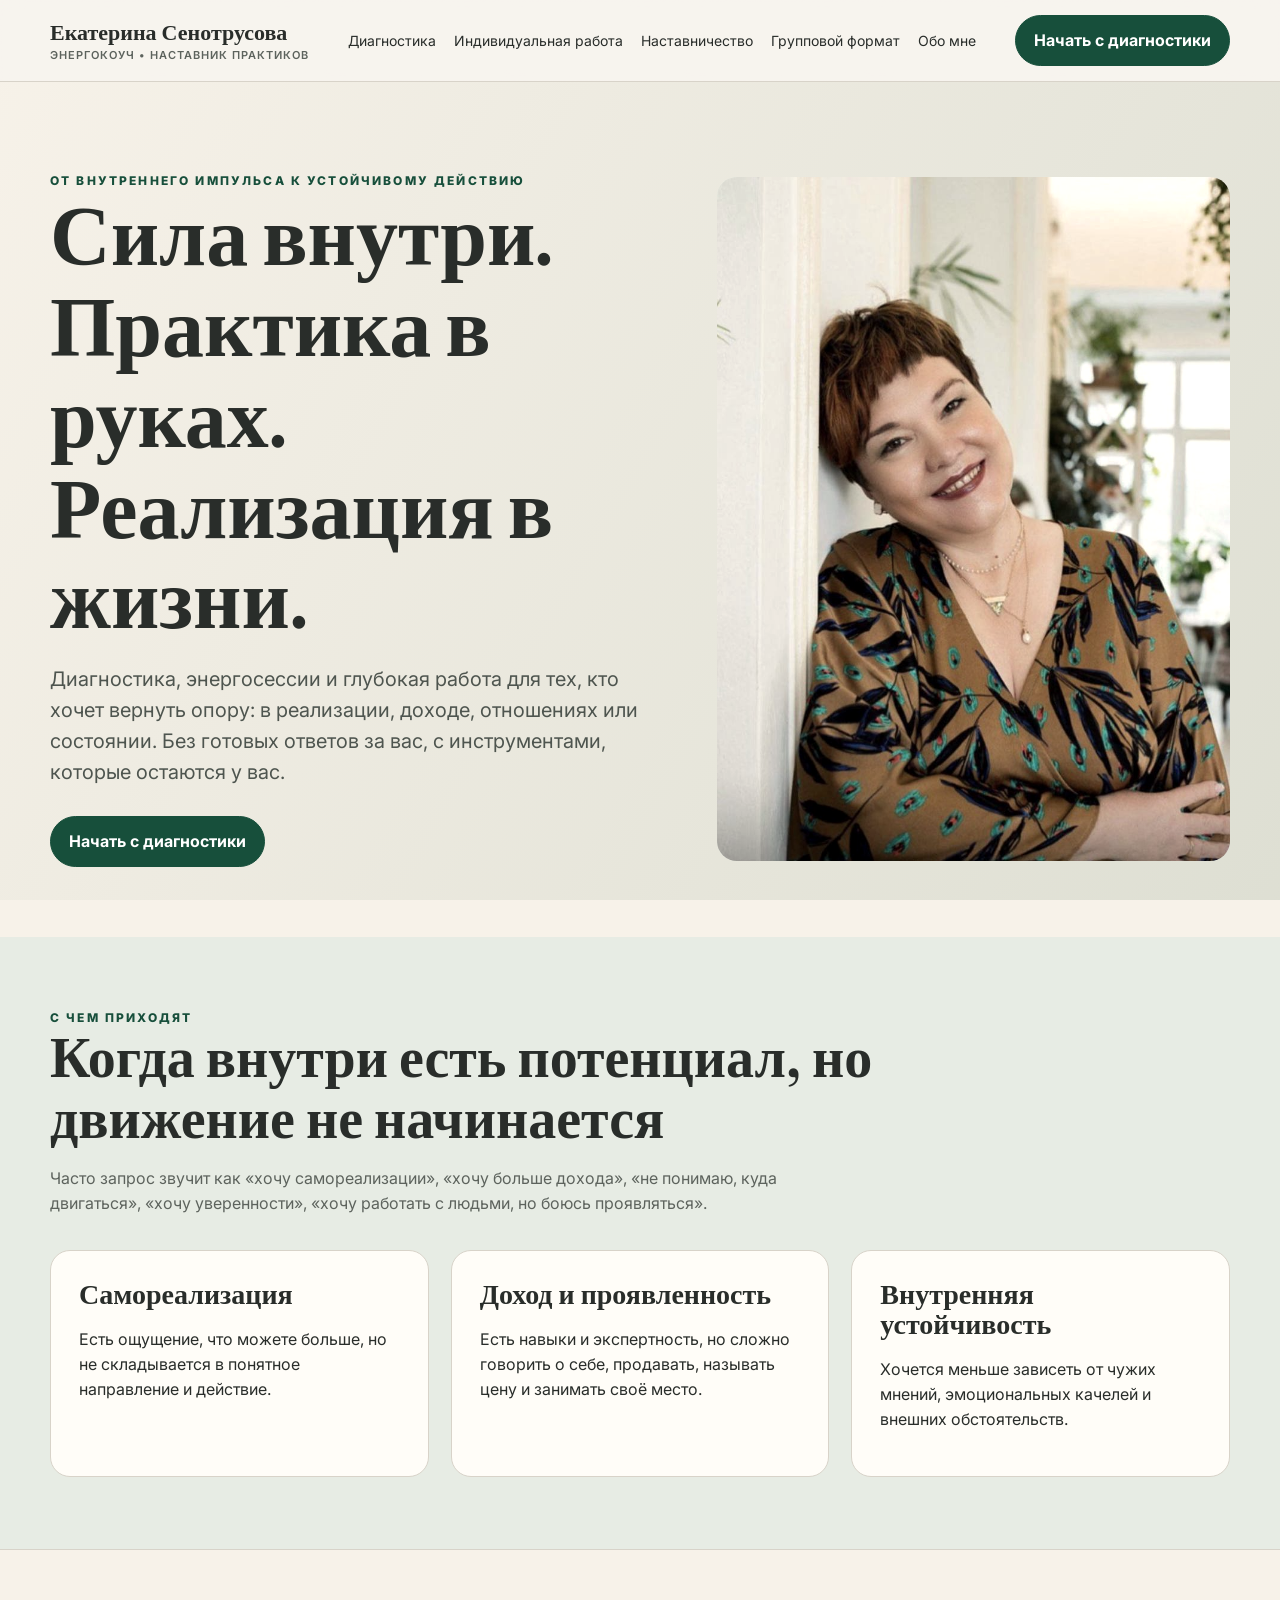
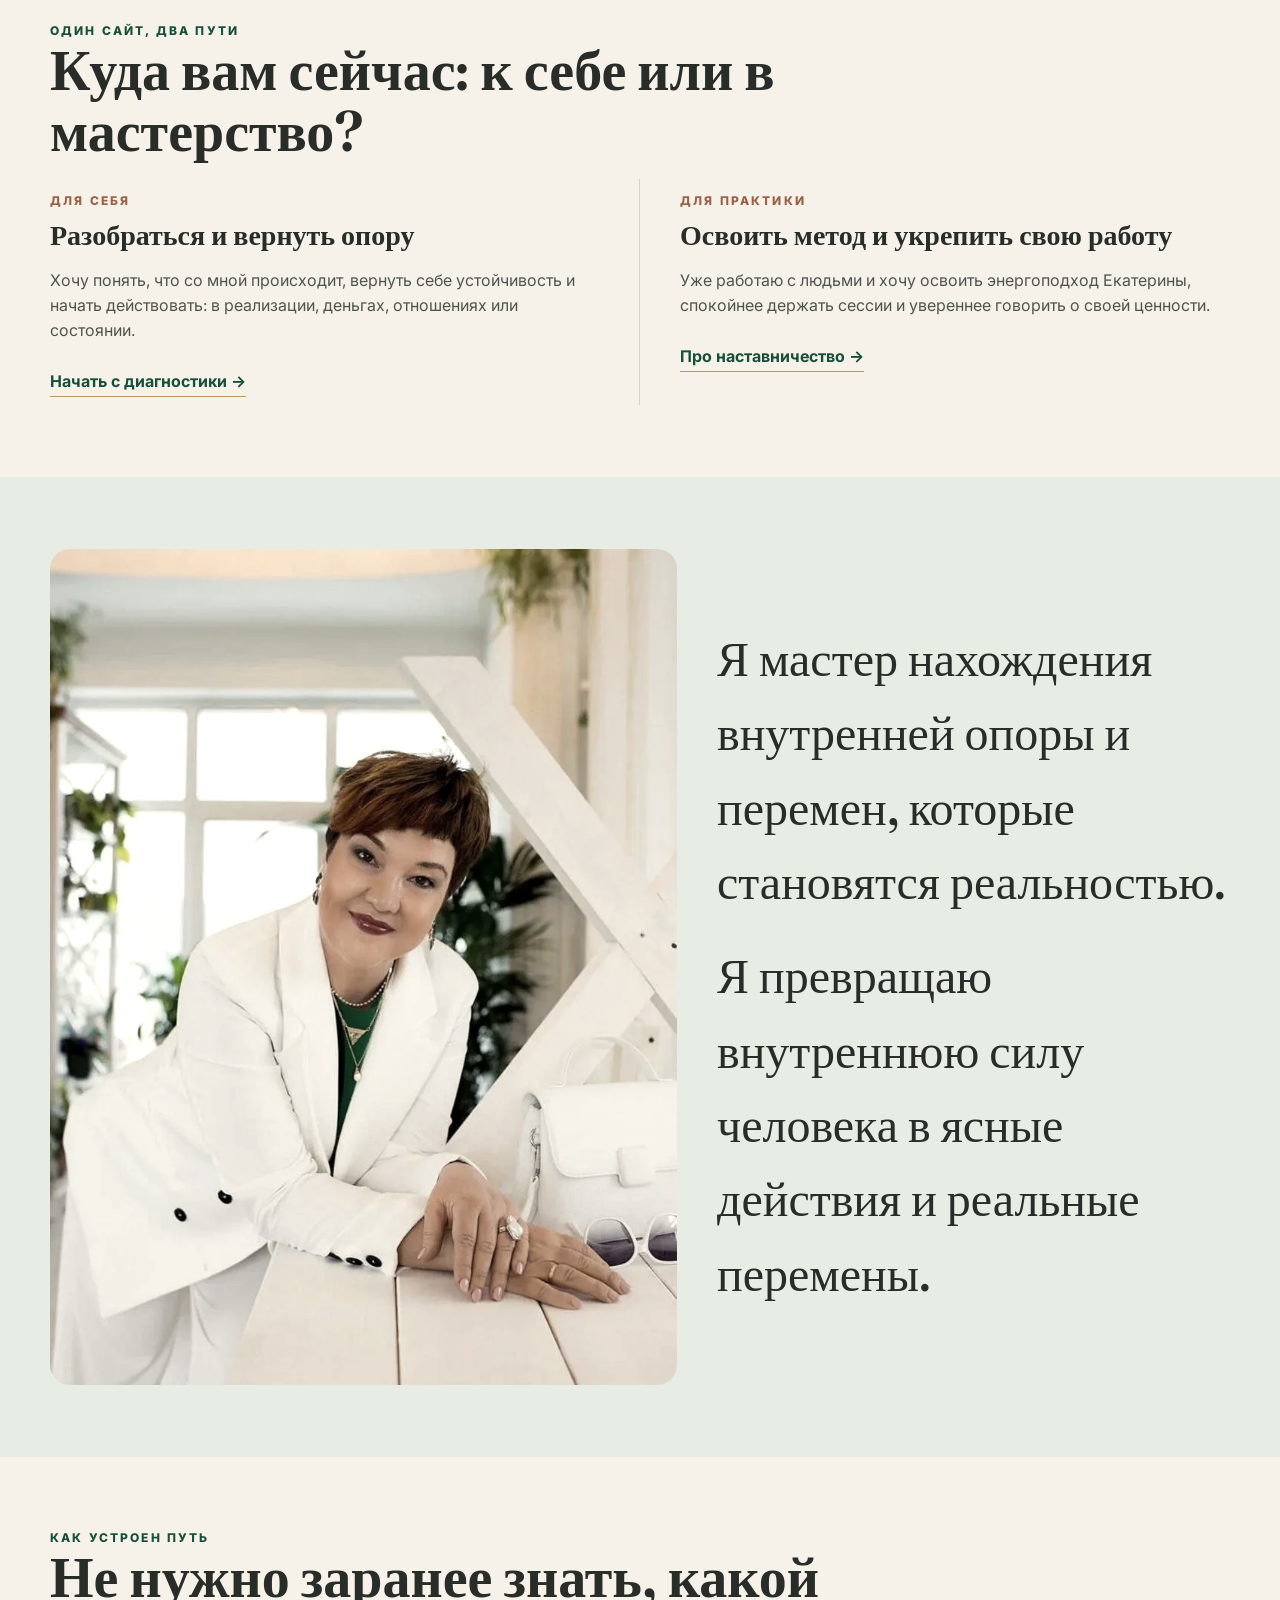
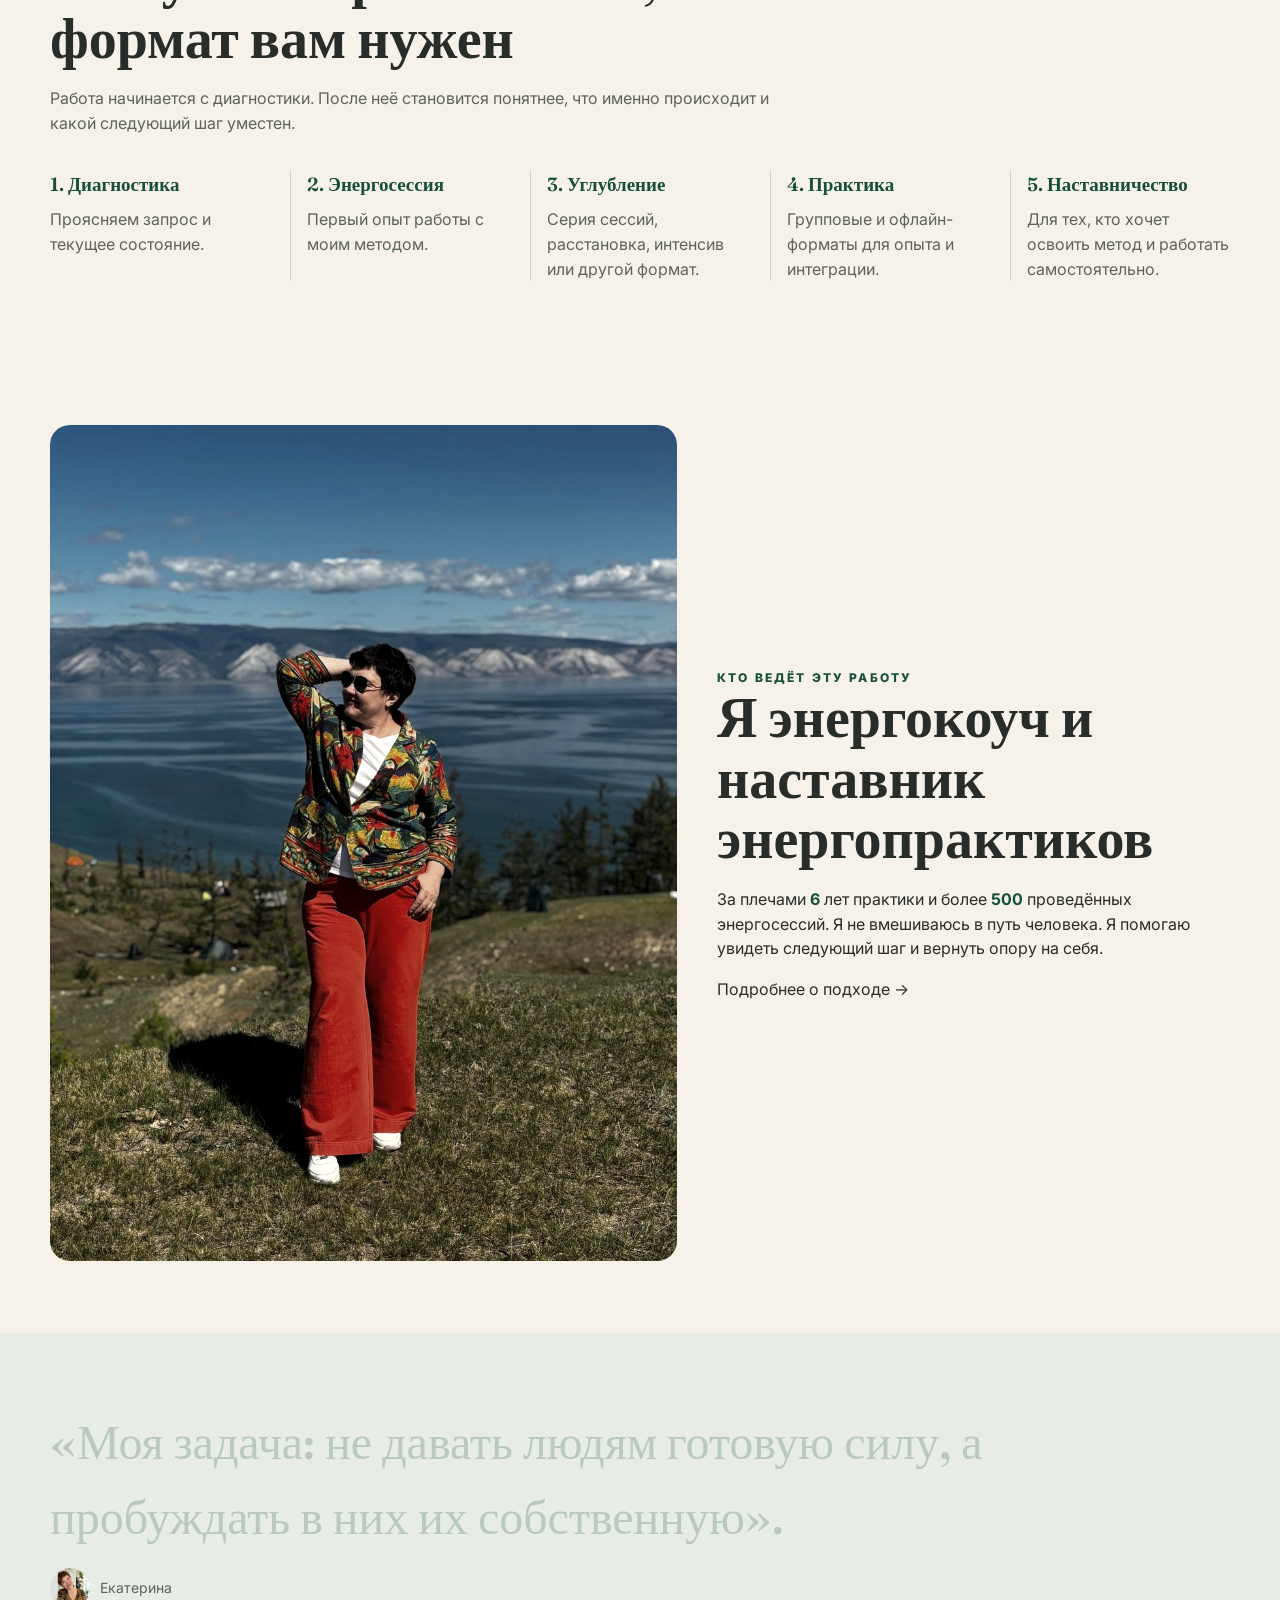
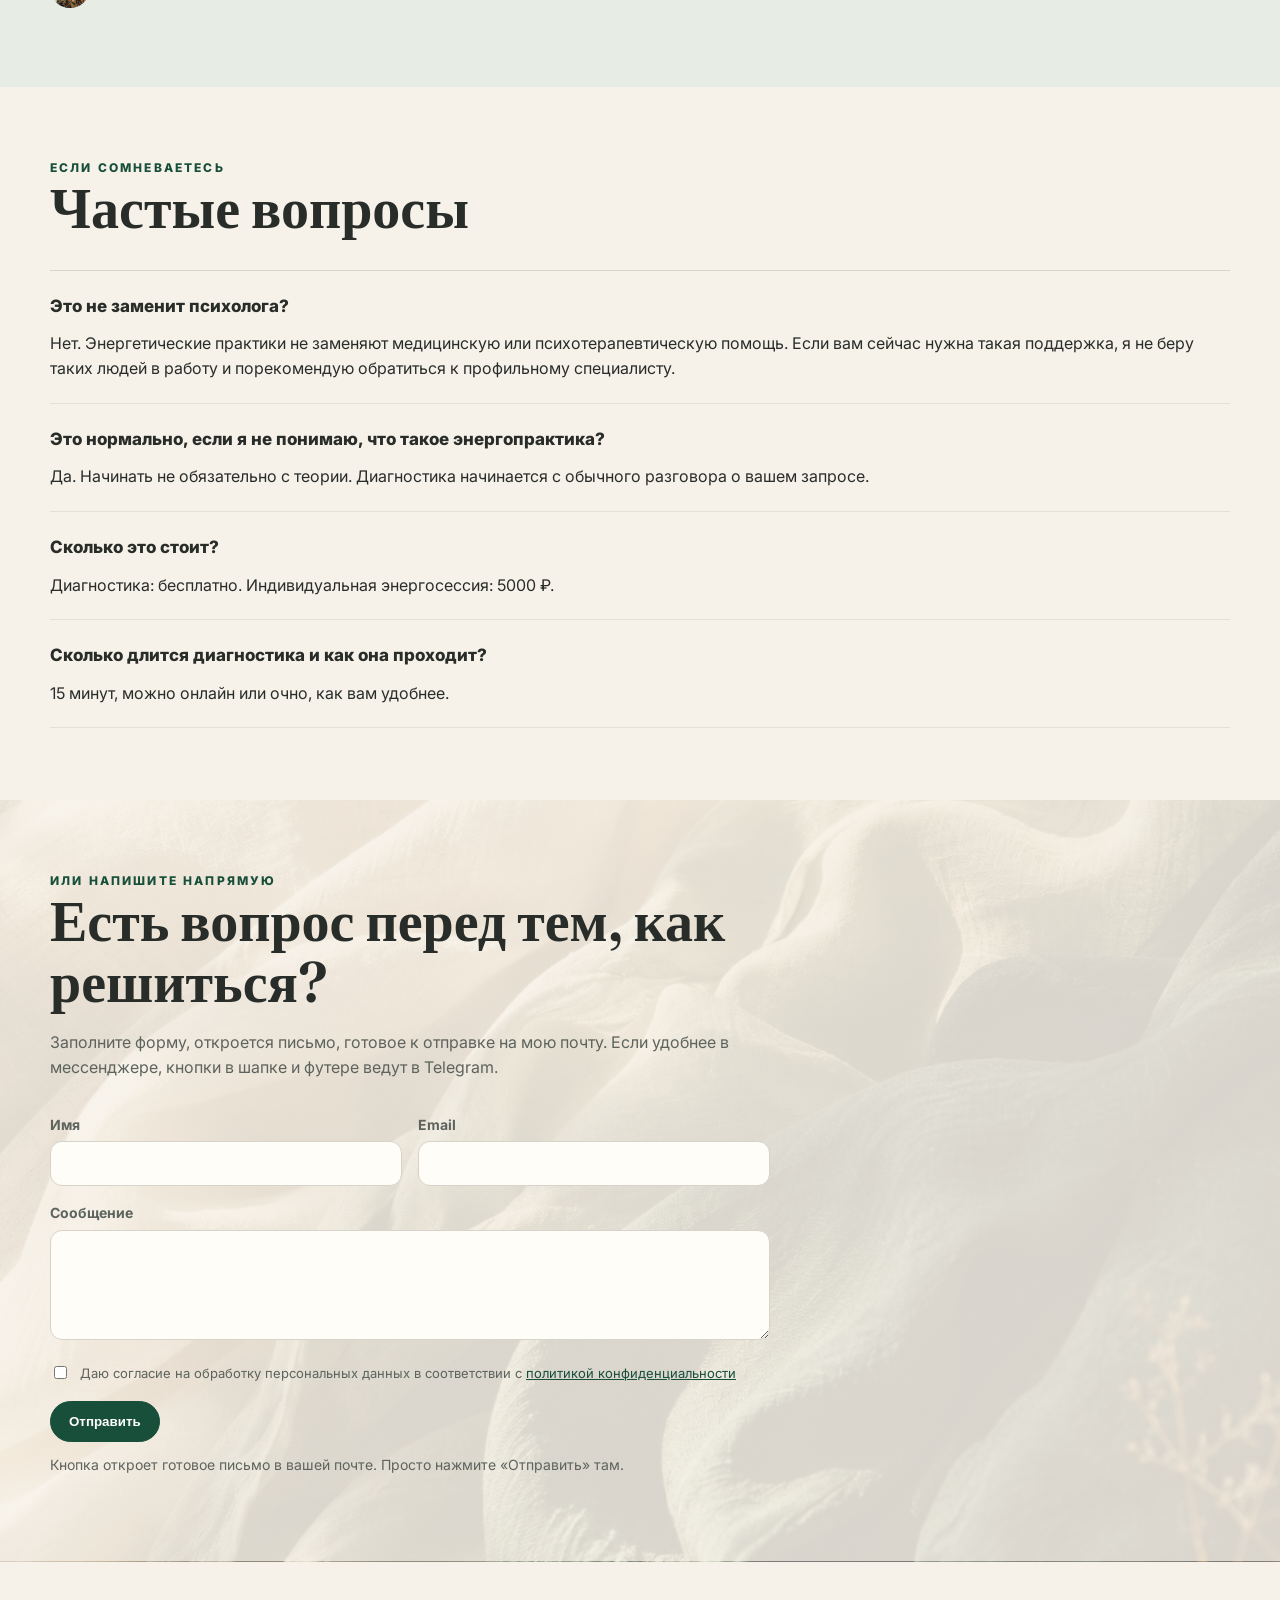
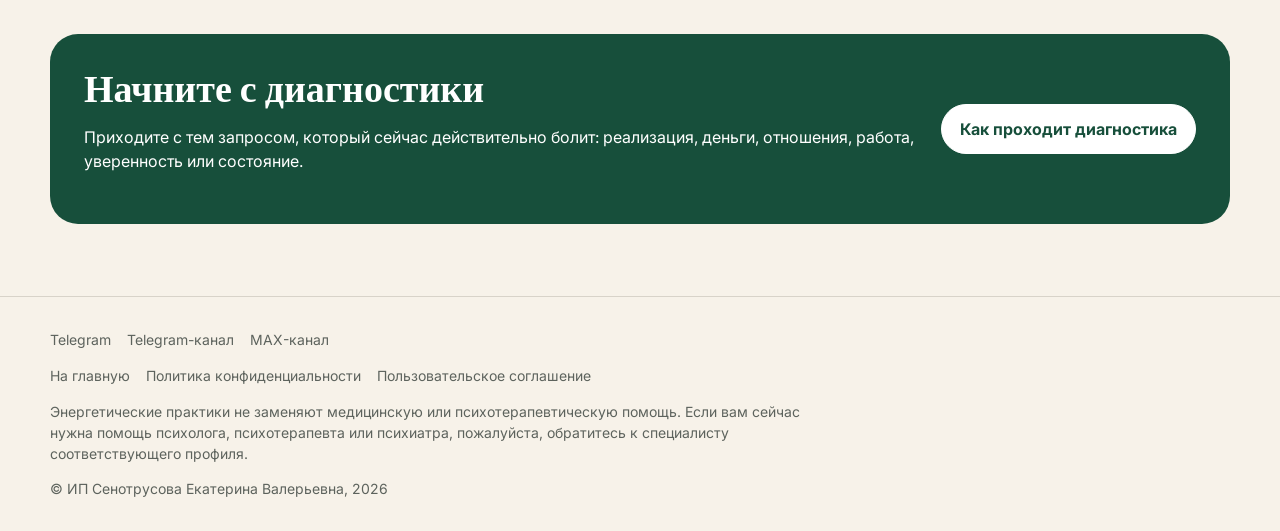
==== index.html @ 22d07b83 "Публикация сайта Екатерины Сенотрусовой для GitHub Pages Только файлы готового сайта (HTML/CSS/JS/из" ====
<!doctype html>
<html lang="ru">
<head>
<meta charset="utf-8">
<meta name="viewport" content="width=device-width,initial-scale=1">
<title>Екатерина Сенотрусова — энергокоуч и наставник практиков</title>
<meta name="description" content="Энергокоуч Екатерина Сенотрусова: бесплатная диагностика, индивидуальные энергосессии и наставничество для энергопрактиков. 6 лет практики, 500+ сессий.">
<meta name="robots" content="index,follow">
<link rel="canonical" href="https://ekatsin.ru/index.html">
<meta property="og:type" content="website">
<meta property="og:locale" content="ru_RU">
<meta property="og:site_name" content="Екатерина Сенотрусова">
<meta property="og:title" content="Екатерина Сенотрусова — энергокоуч и наставник практиков">
<meta property="og:description" content="Диагностика, энергосессии и наставничество для энергопрактиков. Начните с бесплатной 15-минутной диагностики.">
<meta property="og:url" content="https://ekatsin.ru/index.html">
<meta property="og:image" content="https://ekatsin.ru/images/ekaterina-portrait.jpg">
<meta name="twitter:card" content="summary_large_image">
<meta name="twitter:title" content="Екатерина Сенотрусова — энергокоуч и наставник практиков">
<meta name="twitter:description" content="Диагностика, энергосессии и наставничество для энергопрактиков.">
<meta name="twitter:image" content="https://ekatsin.ru/images/ekaterina-portrait.jpg">
<link rel="preconnect" href="https://fonts.googleapis.com">
<link rel="preconnect" href="https://fonts.gstatic.com" crossorigin>
<link href="https://fonts.googleapis.com/css2?family=Fraunces:opsz,wght@9..144,500;9..144,600&family=Inter:wght@400;600;700;800&display=swap" rel="stylesheet">
<link rel="stylesheet" href="styles.css">
<script type="application/ld+json">
{
  "@context": "https://schema.org",
  "@type": "ProfessionalService",
  "name": "Екатерина Сенотрусова — энергокоуч",
  "url": "https://ekatsin.ru/index.html",
  "image": "https://ekatsin.ru/images/ekaterina-portrait.jpg",
  "priceRange": "5000–300000 ₽",
  "areaServed": "RU",
  "address": {
    "@type": "PostalAddress",
    "addressLocality": "Чита",
    "addressRegion": "Забайкальский край",
    "addressCountry": "RU"
  },
  "sameAs": [
    "https://t.me/ekaterinasenotrusova",
    "https://t.me/Ekaterina_Senotrusova"
  ],
  "founder": {
    "@type": "Person",
    "name": "Екатерина Валерьевна Сенотрусова",
    "jobTitle": "Энергокоуч, наставник энергопрактиков",
    "url": "https://ekatsin.ru/about.html",
    "image": "https://ekatsin.ru/images/ekaterina-portrait.jpg",
    "sameAs": [
      "https://t.me/ekaterinasenotrusova",
      "https://t.me/Ekaterina_Senotrusova"
    ]
  }
}
</script>
<script type="application/ld+json">
{
  "@context": "https://schema.org",
  "@type": "FAQPage",
  "mainEntity": [
    {
      "@type": "Question",
      "name": "Это не заменит психолога?",
      "acceptedAnswer": { "@type": "Answer", "text": "Нет. Энергетические практики не заменяют медицинскую или психотерапевтическую помощь. Если вам сейчас нужна такая поддержка, я не беру таких людей в работу и порекомендую обратиться к профильному специалисту." }
    },
    {
      "@type": "Question",
      "name": "Это нормально, если я не понимаю, что такое энергопрактика?",
      "acceptedAnswer": { "@type": "Answer", "text": "Да. Начинать не обязательно с теории. Диагностика начинается с обычного разговора о вашем запросе." }
    },
    {
      "@type": "Question",
      "name": "Сколько это стоит?",
      "acceptedAnswer": { "@type": "Answer", "text": "Диагностика: бесплатно. Индивидуальная энергосессия: 5000 ₽." }
    },
    {
      "@type": "Question",
      "name": "Сколько длится диагностика и как она проходит?",
      "acceptedAnswer": { "@type": "Answer", "text": "15 минут, можно онлайн или очно, как вам удобнее." }
    }
  ]
}
</script>
</head>
<body>

<header>
  <div class="wrap nav">
    <a class="brand" href="index.html">Екатерина Сенотрусова <span>энергокоуч • наставник практиков</span></a>
    <button class="burger" type="button" aria-expanded="false" aria-label="Открыть меню">☰</button>
    <nav>
      <a href="diagnostika.html">Диагностика</a>
      <a href="individual.html">Индивидуальная работа</a>
      <a href="practitioner.html">Наставничество</a>
      <a href="events.html">Групповой формат</a>
      <a href="about.html">Обо мне</a>
    </nav>
    <a class="btn" href="https://t.me/ekaterinasenotrusova" target="_blank" rel="noopener" data-cta="contact">Начать с диагностики</a>
  </div>
</header>


<main>
<section class="hero no-reveal">
  <div class="wrap hero-split">
    <div>
      <div class="eyebrow">От внутреннего импульса к устойчивому действию</div>
      <h1>Сила внутри. Практика в руках. Реализация в жизни.</h1>
      <p class="lead">Диагностика, энергосессии и глубокая работа для тех, кто хочет вернуть опору: в реализации, доходе, отношениях или состоянии. Без готовых ответов за вас, с инструментами, которые остаются у вас.</p>
      <div class="hero-actions">
        <a class="btn magnetic" href="https://t.me/ekaterinasenotrusova" target="_blank" rel="noopener" data-cta="contact">Начать с диагностики</a>
      </div>
    </div>
    <div class="portrait-large"><img src="images/ekaterina-portrait.jpg" alt="Екатерина, энергокоуч"></div>
  </div>
</section>

<section class="section soft no-reveal">
  <div class="wrap">
    <div class="eyebrow">С чем приходят</div>
    <h2>Когда внутри есть потенциал, но движение не начинается</h2>
    <p class="kicker">Часто запрос звучит как «хочу самореализации», «хочу больше дохода», «не понимаю, куда двигаться», «хочу уверенности», «хочу работать с людьми, но боюсь проявляться».</p>
    <div class="grid grid-3">
      <div class="card"><h3>Самореализация</h3><p>Есть ощущение, что можете больше, но не складывается в понятное направление и действие.</p></div>
      <div class="card"><h3>Доход и проявленность</h3><p>Есть навыки и экспертность, но сложно говорить о себе, продавать, называть цену и занимать своё место.</p></div>
      <div class="card"><h3>Внутренняя устойчивость</h3><p>Хочется меньше зависеть от чужих мнений, эмоциональных качелей и внешних обстоятельств.</p></div>
    </div>
  </div>
</section>

<section class="section divide">
  <div class="wrap">
    <div class="eyebrow">Один сайт, два пути</div>
    <h2>Куда вам сейчас: к себе или в мастерство?</h2>
    <div class="split">
      <div class="split-col">
        <span class="tag">Для себя</span>
        <h3>Разобраться и вернуть опору</h3>
        <p>Хочу понять, что со мной происходит, вернуть себе устойчивость и начать действовать: в реализации, деньгах, отношениях или состоянии.</p>
        <a class="go" href="diagnostika.html">Начать с диагностики →</a>
      </div>
      <div class="split-col">
        <span class="tag">Для практики</span>
        <h3>Освоить метод и укрепить свою работу</h3>
        <p>Уже работаю с людьми и хочу освоить энергоподход Екатерины, спокойнее держать сессии и увереннее говорить о своей ценности.</p>
        <a class="go" href="practitioner.html">Про наставничество →</a>
      </div>
    </div>
  </div>
</section>

<section class="section soft"><div class="wrap hero-split">
<div class="portrait-large"><img src="images/ekaterina-white-suit.webp" alt="Екатерина"></div>
<div>
<p class="quote">Я мастер нахождения внутренней опоры и перемен, которые становятся реальностью.</p>
<p class="quote">Я превращаю внутреннюю силу человека в ясные действия и реальные перемены.</p>
</div>
</div></section>

<section class="section no-reveal">
  <div class="wrap">
    <div class="eyebrow">Как устроен путь</div>
    <h2>Не нужно заранее знать, какой формат вам нужен</h2>
    <p class="kicker">Работа начинается с диагностики. После неё становится понятнее, что именно происходит и какой следующий шаг уместен.</p>
    <div class="route">
      <div><b>1. Диагностика</b><span>Проясняем запрос и текущее состояние.</span></div>
      <div><b>2. Энергосессия</b><span>Первый опыт работы с моим методом.</span></div>
      <div><b>3. Углубление</b><span>Серия сессий, расстановка, интенсив или другой формат.</span></div>
      <div><b>4. Практика</b><span>Групповые и офлайн-форматы для опыта и интеграции.</span></div>
      <div><b>5. Наставничество</b><span>Для тех, кто хочет освоить метод и работать самостоятельно.</span></div>
    </div>
  </div>
</section>

<section class="section">
  <div class="wrap hero-split">
    <div class="portrait-large"><img src="images/ekaterina-baikal.jpg" alt="Екатерина"></div>
    <div>
      <div class="eyebrow">Кто ведёт эту работу</div>
      <h2>Я энергокоуч и наставник энергопрактиков</h2>
      <p>За плечами <span class="counter" data-target="6">6</span> лет практики и более <span class="counter" data-target="500">500</span> проведённых энергосессий. Я не вмешиваюсь в путь человека. Я помогаю увидеть следующий шаг и вернуть опору на себя.</p>
      <p><a class="go" href="about.html">Подробнее о подходе →</a></p>
    </div>
  </div>
</section>

<section class="section soft">
  <div class="wrap">
    <p class="quote quote-reveal">«Моя задача: не давать людям готовую силу, а пробуждать в них их собственную».</p>
    <div class="portrait-signature"><img src="images/ekaterina-portrait.jpg" alt=""> Екатерина</div>
  </div>
</section>

<section class="section">
  <div class="wrap">
    <div class="eyebrow">Если сомневаетесь</div>
    <h2>Частые вопросы</h2>
    <div class="faq">
      <div class="faq-item"><b>Это не заменит психолога?</b>Нет. Энергетические практики не заменяют медицинскую или психотерапевтическую помощь. Если вам сейчас нужна такая поддержка, я не беру таких людей в работу и порекомендую обратиться к профильному специалисту.</div>
      <div class="faq-item"><b>Это нормально, если я не понимаю, что такое энергопрактика?</b>Да. Начинать не обязательно с теории. Диагностика начинается с обычного разговора о вашем запросе.</div>
      <div class="faq-item"><b>Сколько это стоит?</b>Диагностика: бесплатно. Индивидуальная энергосессия: 5000 ₽.</div>
      <div class="faq-item"><b>Сколько длится диагностика и как она проходит?</b>15 минут, можно онлайн или очно, как вам удобнее.</div>
    </div>
  </div>
</section>

<section class="section soft textured">
  <div class="wrap">
    <div class="eyebrow">Или напишите напрямую</div>
    <h2>Есть вопрос перед тем, как решиться?</h2>
    <p class="kicker">Заполните форму, откроется письмо, готовое к отправке на мою почту. Если удобнее в мессенджере, кнопки в шапке и футере ведут в Telegram.</p>

    <form class="contact-form">
      <div class="field field-row">
        <div>
          <label for="cf-name">Имя</label>
          <input id="cf-name" name="name" type="text" required>
        </div>
        <div>
          <label for="cf-email">Email</label>
          <input id="cf-email" name="email" type="email" required>
        </div>
      </div>
      <div class="field">
        <label for="cf-message">Сообщение</label>
        <textarea id="cf-message" name="message" required></textarea>
      </div>
      <div class="field-consent">
        <input id="cf-consent" name="consent" type="checkbox" required>
        <label for="cf-consent">Даю согласие на обработку персональных данных в соответствии с <a href="privacy-policy.html">политикой конфиденциальности</a></label>
      </div>
      <button class="btn magnetic" type="submit">Отправить</button>
      <p class="form-note">Кнопка откроет готовое письмо в вашей почте. Просто нажмите «Отправить» там.</p>
    </form>

    <div class="form-success">
      <div class="checkmark">✓</div>
      <h3>Спасибо, <span class="success-name"></span>!</h3>
      <p>Сейчас откроется ваша почта с уже готовым письмом. Останется нажать «Отправить» в почтовом приложении.</p>
    </div>
  </div>
</section>

<section class="section">
  <div class="wrap">
    <div class="cta">
      <div><h2>Начните с диагностики</h2><p>Приходите с тем запросом, который сейчас действительно болит: реализация, деньги, отношения, работа, уверенность или состояние.</p></div>
      <a class="btn magnetic" href="diagnostika.html">Как проходит диагностика</a>
    </div>
  </div>
</section>
</main>

<footer>
  <div class="wrap">
    <div class="foot-links">
      <a href="https://t.me/ekaterinasenotrusova" target="_blank" rel="noopener">Telegram</a>
      <a href="https://t.me/Ekaterina_Senotrusova" target="_blank" rel="noopener">Telegram-канал</a>
      <a href="https://max.ru/join/tO2815cbAxQLdT1Bpkj2HiOghmmXN9vri4jWcZj6SG8" target="_blank" rel="noopener">MAX-канал</a>
    </div>
    <div class="foot-links">
      <a href="index.html">На главную</a>
      <a href="privacy-policy.html">Политика конфиденциальности</a>
      <a href="user-agreement.html">Пользовательское соглашение</a>
    </div>
    <p class="disclaimer">Энергетические практики не заменяют медицинскую или психотерапевтическую помощь. Если вам сейчас нужна помощь психолога, психотерапевта или психиатра, пожалуйста, обратитесь к специалисту соответствующего профиля.</p>
    © ИП Сенотрусова Екатерина Валерьевна, 2026
  </div>
</footer>

<button class="to-top" type="button" aria-label="Наверх">↑</button>

<script src="interactions.js"></script>

</body>
</html>
---- styles.css ----
:root{
  --bg:#F7F2E9;
  --ivory:#FFFDF8;
  --ink:#292D2A;
  --pine:#243C32;
  --muted:#5d635d;
  --line:#d8d3c9;
  --card:#FFFDF8;
  --accent:#174F3B;
  --accent2:#B99A58;
  --cognac:#9B6046;
  --sage:#9FAF9C;
  --soft:#E7ECE4;
  --text-soft:#4e554f;
}
*{box-sizing:border-box}
html{scroll-behavior:smooth}
body{
  margin:0;background:var(--bg);color:var(--ink);
  font-family:Inter,Arial,sans-serif;line-height:1.55;
  position:relative
}
body::before{
  content:"";position:fixed;inset:0;pointer-events:none;z-index:1;opacity:.05;mix-blend-mode:multiply;
  background-image:url("data:image/svg+xml;utf8,<svg xmlns='http://www.w3.org/2000/svg' width='180' height='180'><filter id='n'><feTurbulence type='fractalNoise' baseFrequency='0.85' numOctaves='2' stitchTiles='stitch'/></filter><rect width='100%25' height='100%25' filter='url(%23n)'/></svg>")
}
header,main,footer{position:relative;z-index:2}
a{color:inherit;text-decoration:none}
.wrap{width:min(1180px,calc(100% - 36px));margin:auto}
header{
  position:sticky;top:0;z-index:10;
  background:rgba(247,244,238,.94);backdrop-filter:blur(10px);
  border-bottom:1px solid var(--line)
}
.nav{display:flex;align-items:center;justify-content:space-between;gap:24px;padding:15px 0}
.brand{font-family:'Fraunces',serif;font-size:22px;font-weight:600;line-height:1.2}
.brand span{display:block;margin-top:3px;font-family:Inter,Arial,sans-serif;font-size:11px;letter-spacing:.09em;text-transform:uppercase;color:var(--muted);font-weight:600}
nav{display:flex;gap:18px;flex-wrap:wrap;font-size:14px}
.btn{
  display:inline-block;padding:12px 18px;border-radius:999px;
  background:var(--accent);color:white;font-weight:700;border:1px solid var(--accent);
  transition:background-color .25s ease,color .25s ease,border-color .25s ease,transform .25s ease
}
.btn:hover{background:var(--pine);border-color:var(--pine)}
.btn.secondary{background:transparent;color:var(--accent)}
.btn.secondary:hover{background:var(--accent);color:#fff}
.hero,.hero-mini{
  position:relative;
  background:linear-gradient(120deg,
    var(--bg) 0%,
    color-mix(in srgb, var(--sage) 30%, var(--bg)) 35%,
    color-mix(in srgb, var(--accent2) 20%, var(--bg)) 65%,
    var(--bg) 100%);
  background-size:300% 300%;
  background-attachment:fixed;
  animation:hero-gradient 20s ease infinite
}
@keyframes hero-gradient{
  0%{background-position:0% 50%}
  50%{background-position:100% 50%}
  100%{background-position:0% 50%}
}
@media (prefers-reduced-motion:reduce){
  .hero,.hero-mini{animation:none;background-attachment:scroll}
}
.hero{padding:90px 0 70px}
.eyebrow{font-size:12px;letter-spacing:.18em;text-transform:uppercase;color:var(--accent);font-weight:800}
h1,h2,h3{font-family:'Fraunces',serif;font-weight:600;line-height:1.08;margin:0 0 18px}
h1{font-size:clamp(44px,7vw,84px);max-width:950px}
h2{font-size:clamp(34px,5vw,56px);max-width:900px}
.h2-compact{font-size:clamp(26px,3.6vw,38px)}
h3{font-size:clamp(22px,3vw,28px)}
/* Заголовки мини-хиро (внутренние страницы) обычно 1-2 слова — не должны раздуваться до масштаба заголовка главной */
.hero-mini h1{font-size:clamp(36px,5vw,56px)}
.lead{font-size:20px;color:var(--text-soft);max-width:820px}
/* Строка-факт (счётчики сразу под заголовком секции) — крупнее обычного текста, иначе рядом с h2 смотрится как мелкая подпись */
.fact-line{font-size:clamp(18px,2.4vw,24px);color:var(--text-soft)}
.hero-actions{display:flex;gap:12px;flex-wrap:wrap;margin-top:28px}
.grid{display:grid;gap:22px}
.grid-3{grid-template-columns:repeat(3,1fr)}
.grid-2{grid-template-columns:repeat(2,1fr)}
.card{
  background:var(--card);border:1px solid var(--line);
  border-radius:20px;padding:28px
}
.section{padding:72px 0}
.section.soft{background:var(--soft)}
.kicker{color:var(--muted);max-width:760px;margin-bottom:34px}
.pill{display:inline-block;padding:7px 10px;border:1px solid var(--line);border-radius:999px;font-size:14px;margin:4px 4px 0 0}
.quote{
  font-family:'Fraunces',serif;font-weight:500;font-size:clamp(28px,4vw,48px);
  max-width:980px;margin:0
}
.quote + .quote{margin-top:20px}
/* Шаги пути — не карточки, а тайм-лайн: реальная последовательность подана иначе, чем карточки-темы и отзывы */
.route{display:grid;grid-template-columns:repeat(5,1fr);gap:20px}
.route.cols-4{grid-template-columns:repeat(4,1fr)}
.route div{border-left:1px solid var(--line);padding-left:16px}
.route div:first-child{border-left:none;padding-left:0}
.route b{display:block;margin-bottom:8px;font-family:'Fraunces',serif;font-weight:600;font-size:19px;color:var(--accent)}
.route span{color:var(--muted)}
footer{border-top:1px solid var(--line);padding:32px 0;color:var(--muted);font-size:14px}
.hero-mini{padding:62px 0 36px}
.list-clean{padding-left:20px}
.list-clean li{margin:9px 0}
.list-clean.cols-2{column-count:2;column-gap:36px}
.list-clean.cols-2 li{margin:0 0 9px}
.cta{
  background:var(--accent);color:white;border-radius:28px;padding:34px;
  display:flex;align-items:center;justify-content:space-between;gap:24px
}
.cta h2{font-size:clamp(28px,4vw,38px);max-width:none;margin-bottom:8px}
.cta .btn{background:white;color:var(--accent);border-color:white;flex:none;white-space:nowrap}
.cta .btn:hover{background:var(--soft);border-color:var(--soft)}
.notice{font-size:14px;color:var(--muted);margin-top:16px}

/* Развилка "для себя / для практики" */
.section.divide{border-top:1px solid var(--line)}
.split{display:grid;grid-template-columns:1fr 1fr;gap:0}
.split-col{padding:8px 40px}
.split-col:first-child{padding-left:0;border-right:1px solid var(--line)}
.split-col:last-child{padding-right:0}
.split-col .tag{font-size:12px;font-weight:800;letter-spacing:.18em;text-transform:uppercase;color:var(--cognac)}
.split-col h3{margin-top:8px}
.split-col p{color:var(--text-soft)}
.split-col a.go{display:inline-flex;align-items:center;gap:8px;font-weight:700;color:var(--accent);margin-top:10px;border-bottom:1px solid var(--accent2);padding-bottom:2px;transition:color .2s ease,border-color .2s ease}
.split-col a.go:hover{color:var(--cognac);border-color:var(--cognac)}

/* Отзывы: честный слот-плейсхолдер, не карточка */
.proof-slot{
  border:1px dashed var(--line);border-radius:20px;padding:26px;
  color:var(--muted);font-style:italic
}

/* Слайдер отзывов: один отзыв на экране, стрелки + точки-навигация */
.testi-slider{max-width:760px;margin:0 auto}
.testi-viewport{overflow:hidden}
.testi-track{display:flex;transition:transform .4s ease}
.testi-slide{flex:0 0 100%;min-width:0;font-size:18px}
.testi-slide .author{font-size:13px}
.testi-controls{display:flex;align-items:center;justify-content:center;gap:16px;margin-top:14px}
.testi-arrow{
  width:40px;height:40px;border-radius:50%;flex:none;
  border:1px solid var(--line);background:var(--card);color:var(--ink);
  font-size:16px;line-height:1;cursor:pointer;
  display:flex;align-items:center;justify-content:center;
  transition:background-color .2s ease,border-color .2s ease
}
.testi-arrow:hover{background:var(--soft);border-color:var(--accent)}
.testi-dots{display:flex;gap:8px}
.testi-dot{width:8px;height:8px;padding:0;border-radius:50%;border:none;background:var(--line);cursor:pointer}
.testi-dot.active{background:var(--accent)}
@media (prefers-reduced-motion:reduce){ .testi-track{transition:none} }

/* Единственный акцент движения на странице — цитата-манифест проявляется при скролле */
.quote-reveal{
  background-image:linear-gradient(100deg, var(--accent) 50%, color-mix(in srgb, var(--accent) 22%, transparent) 50%);
  background-size:220% 100%;
  background-position:100% 0;
  -webkit-background-clip:text;background-clip:text;color:transparent;
  animation:reveal-quote linear both;
  animation-timeline:view();
  animation-range:entry 0% cover 55%;
}
@keyframes reveal-quote{ to{ background-position:0 0 } }
@supports not (animation-timeline: view()){ .quote-reveal{ background-position:0 0 } }
@media (prefers-reduced-motion:reduce){ .quote-reveal{ animation:none;background-position:0 0 } }

/* Мягкая магнитная реакция кнопки на курсор — только на главных CTA */
.btn.magnetic{transition:background-color .25s ease,color .25s ease,border-color .25s ease,transform .15s ease}

.burger{
  display:none;background:none;border:1px solid var(--line);border-radius:10px;
  font-size:20px;line-height:1;padding:8px 12px;color:var(--ink);cursor:pointer
}

/* Личное присутствие Екатерины */
.hero-split{display:grid;grid-template-columns:1.1fr .9fr;gap:40px;align-items:center}
.portrait-large{aspect-ratio:3/4;border-radius:20px;overflow:hidden;background:var(--soft)}
/* На hero-mini текста заметно меньше, чем на главной — то же фото на всю колонку смотрится непропорционально крупным */
.hero-mini .hero-split .portrait-large{max-width:380px;aspect-ratio:4/5;margin-inline:auto}
.portrait-large img{width:100%;height:100%;object-fit:cover;display:block;filter:saturate(.7) sepia(.12) contrast(1.03)}
.portrait-large.crop-tight img{object-position:center 18%}
.portrait-large.crop-right img{object-position:78% 20%}
.portrait-signature{display:inline-flex;align-items:center;gap:10px;margin-top:14px;color:var(--muted);font-size:14px}
/* На тёмном CTA-фоне var(--muted) даёт контраст ~1.5:1 — практически невидимо, нужен светлый цвет */
.cta .portrait-signature{color:var(--soft)}

/* Коллаж из нескольких фото вместо одного — для мест, где один снимок не передаёт разнообразие моментов */
.photo-collage{
  display:grid;grid-template-columns:1.3fr 1fr;grid-template-rows:1fr 1fr;
  gap:10px;aspect-ratio:4/5;border-radius:20px;overflow:hidden;background:var(--soft)
}
.photo-collage .big{grid-row:1 / 3}
.photo-collage img{width:100%;height:100%;object-fit:cover;display:block;filter:saturate(.7) sepia(.12) contrast(1.03)}
.photo-collage .big img{object-position:center 20%}
/* Несколько коллажей рядом, компактнее и без пикселизации на весь экран */
.collage-row{display:grid;grid-template-columns:repeat(3,1fr);gap:20px}
@media(max-width:850px){ .collage-row{grid-template-columns:1fr} }
.portrait-signature img{width:40px;height:40px;border-radius:50%;object-fit:cover;display:block;flex:none}

/* FAQ */
.faq{margin-top:32px;border-top:1px solid var(--line)}
.faq-item{padding:22px 0;border-bottom:1px solid color-mix(in srgb, var(--line) 55%, transparent)}
.faq-item b{display:block;margin-bottom:12px;font-size:17px;font-weight:800;color:var(--ink)}

/* Полный футер с контактами и дисклеймером */
footer .foot-links{display:flex;gap:16px;flex-wrap:wrap;margin-bottom:14px}
footer .disclaimer{max-width:760px;margin-bottom:14px;line-height:1.5}

/* Реальные отзывы получены 17.09.2026 — .proof-slot больше не заглушка */
.proof-slot.filled{
  border:1px solid var(--line);border-style:solid;color:var(--ink);font-style:normal;background:var(--card);
  transition:transform .25s ease,box-shadow .25s ease
}
.proof-slot.filled:hover{transform:translateY(-4px);box-shadow:0 16px 30px -18px rgba(23,79,59,.35)}
.proof-slot.filled .author{display:block;margin-top:14px;color:var(--muted);font-size:14px;font-style:normal}

/* Тканевая текстура фоном под форму — с тёплым оверлеем для читаемости */
.section.textured{
  position:relative;
  background-image:linear-gradient(rgba(247,242,233,.88), rgba(247,242,233,.88)), url("images/fabric-texture.jpg");
  background-size:cover;background-position:center
}

/* Фото-полоса на всю ширину с подписью поверх */
.photo-band{position:relative;height:340px;overflow:hidden}
.photo-band img{width:100%;height:100%;object-fit:cover;display:block;filter:saturate(.7) sepia(.12) contrast(1.03)}
.photo-band .band-overlay{
  position:absolute;inset:0;display:flex;align-items:flex-end;
  background:linear-gradient(to top, rgba(23,79,59,.6), transparent 60%)
}
.photo-band .band-overlay p{color:#fff;font-family:'Fraunces',serif;font-weight:500;font-size:clamp(20px,3vw,28px);margin:0 0 28px;max-width:760px}
/* Вариант для светлых фото — тёмный текст и светлый скрим слева, а не тёмный снизу */
.photo-band.on-light .band-overlay{align-items:center;background:linear-gradient(to right, rgba(247,242,233,.92) 35%, transparent 70%)}
/* Зеркальный вариант — пустое место на фото справа, текст и скрим тоже справа */
.photo-band.on-light.text-right .band-overlay{background:linear-gradient(to left, rgba(247,242,233,.92) 35%, transparent 70%)}
.photo-band.on-light.text-right .band-overlay p{margin-left:auto;text-align:right}
.photo-band.on-light.text-right .band-overlay .eyebrow{text-align:right;margin-bottom:8px}
/* Крупная цитата-девиз поверх фото-полосы — крупнее обычной подписи, наследует цвет варианта (тёмный на светлом фото) */
.photo-band .band-overlay p.quote{font-size:clamp(26px,3.6vw,42px);max-width:900px;margin:0}
.photo-band.on-light .band-overlay p.quote{color:var(--ink)}
.photo-band.on-light .band-overlay p{color:var(--ink);margin:0}
/* Баннер с крупной цитатой — текста заметно больше, чем в обычной короткой подписи, нужна бОльшая высота */
.photo-band.tall{height:420px}
@media(max-width:850px){
  .photo-band{height:240px}
  .photo-band.tall{height:440px}
}

/* Счётчики */
.counter{font-weight:700;color:var(--accent)}

/* Кнопка «наверх» */
.to-top{
  position:fixed;right:22px;bottom:22px;z-index:20;
  width:46px;height:46px;border-radius:50%;
  background:var(--accent);color:#fff;border:1px solid var(--accent);
  font-size:20px;line-height:1;cursor:pointer;
  display:flex;align-items:center;justify-content:center;
  opacity:0;visibility:hidden;transform:translateY(10px);
  transition:opacity .3s ease,transform .3s ease,visibility .3s,background-color .25s ease
}
.to-top.visible{opacity:1;visibility:visible;transform:translateY(0)}
.to-top:hover{background:var(--pine)}
@media(max-width:850px){ .to-top{right:16px;bottom:16px;width:42px;height:42px} }

/* Форма обратной связи — честный визуальный макет: реально открывает письмо на email Екатерины */
.contact-form{max-width:720px}
.contact-form .field{margin-bottom:16px}
.contact-form .field-row{display:grid;grid-template-columns:1fr 1fr;gap:16px}
.contact-form label{display:block;font-size:14px;font-weight:700;color:var(--muted);margin-bottom:6px}
.contact-form input,.contact-form textarea{
  width:100%;padding:12px 14px;border-radius:12px;border:1px solid var(--line);
  background:var(--ivory);color:var(--ink);font-family:inherit;font-size:15px;
  transition:border-color .2s ease,box-shadow .2s ease
}
.contact-form input:focus,.contact-form textarea:focus{
  outline:none;border-color:var(--accent);box-shadow:0 0 0 3px color-mix(in srgb, var(--accent) 18%, transparent)
}
.contact-form textarea{min-height:110px;resize:vertical}
.contact-form .form-note{font-size:14px;color:var(--muted);margin-top:12px}
.field-consent{display:flex;align-items:flex-start;gap:10px;margin-bottom:18px}
.field-consent input{width:auto;padding:0;border:none;border-radius:0;background:none;margin-top:3px;flex:none}
.field-consent label{display:inline;font-size:13px;font-weight:400;color:var(--muted);margin-bottom:0}
.field-consent a{color:var(--accent);text-decoration:underline}
.form-success{display:none;text-align:center;padding:20px 0}
.form-success.visible{display:block}
.form-success .checkmark{
  width:64px;height:64px;border-radius:50%;background:var(--accent);color:#fff;
  display:flex;align-items:center;justify-content:center;margin:0 auto 18px;font-size:30px;
  transform:scale(0);animation:pop-in .45s cubic-bezier(.34,1.56,.64,1) forwards
}
@keyframes pop-in{ to{ transform:scale(1) } }
@media (prefers-reduced-motion:reduce){ .form-success .checkmark{animation:none;transform:scale(1)} }

/* diagnostika.html: спокойный визуальный ритм фонов + лёгкая графика */
.bg-sage{background:#EAEDE6}
.bg-milk{background:var(--ivory)}
.bg-mint{background:#EEF1EB}
.diag-title-row{display:flex;align-items:center;gap:18px}
.diag-leaf{width:64px;height:auto;opacity:.9;flex:none}
@media(max-width:850px){ .diag-leaf{display:none} }
.diag-highlight{background:#FFFDF8;border:1px solid var(--accent2)}
.callout-center{max-width:720px;margin:0 auto;text-align:center}
/* Слайд отзыва не должен растягиваться по высоте самого длинного отзыва в треке */
.testi-track{align-items:flex-start}
.diag-highlight-icon{width:30px;height:30px;margin-bottom:10px}
.diag-highlight-icon img{width:100%;height:100%;object-fit:contain}
/* Вертикальная линия-путь слева от списка этапов диагностики */
.diag-path-list{position:relative;padding-left:30px}
.diag-path-list::before{content:"";position:absolute;left:4px;top:8px;bottom:8px;width:2px;background:var(--line)}
.diag-path-list li{position:relative}
.diag-path-list li::before{content:"";position:absolute;left:-26px;top:6px;width:10px;height:10px;border-radius:50%;background:var(--accent2)}
/* Узкий смысловой акцент между блоками */
.diag-accent{background:var(--accent);padding:36px 0}
.diag-accent p{
  font-family:'Fraunces',serif;font-weight:500;color:#fff;text-align:center;
  font-size:clamp(18px,2.4vw,24px);max-width:760px;margin:0 auto
}
.diag-card-icon{width:56px;height:56px;margin-bottom:14px;display:block}

/* practitioner.html: editorial-структура без изменения фирменного стиля */
.hero-split.narrow-photo{grid-template-columns:1.3fr .7fr}
.badge-row{display:flex;flex-wrap:wrap;gap:10px;margin-top:22px}
.badge{display:inline-block;padding:8px 14px;border:1px solid var(--line);border-radius:999px;font-size:13px;color:var(--muted);background:var(--ivory)}
.card.spacious{padding:34px}
.card.spacious h3{margin-bottom:14px}

/* Горизонтальный флоу из трёх шагов вместо тяжёлого блока-цитаты */
.flow-row{display:flex;align-items:center;justify-content:center;gap:24px;flex-wrap:wrap}
.flow-step{display:flex;flex-direction:column;align-items:center;text-align:center;max-width:170px}
.flow-step .diag-card-icon{margin:0 0 10px}
.flow-step b{font-family:'Fraunces',serif;font-weight:600;font-size:17px}
.flow-arrow{color:var(--accent2);font-size:22px;flex:none}
@media(max-width:850px){
  .flow-row{flex-direction:column}
  .flow-arrow{transform:rotate(90deg)}
}

/* Чек-лист с фирменными маркерами вместо стандартных bullet */
.kicker-strong{font-weight:700;color:var(--ink);font-size:17px;margin-bottom:16px}
.checklist{list-style:none;padding:0;margin:0;display:grid;grid-template-columns:1fr 1fr;gap:14px 32px}
.checklist li{position:relative;padding-left:30px}
.checklist li::before{content:"";position:absolute;left:0;top:2px;width:18px;height:18px;border-radius:50%;border:1.5px solid var(--accent2)}
.checklist li::after{content:"";position:absolute;left:5px;top:7px;width:8px;height:4px;border-left:1.5px solid var(--accent);border-bottom:1.5px solid var(--accent);transform:rotate(-45deg)}
@media(max-width:850px){ .checklist{grid-template-columns:1fr} }

/* Этапы обучения как самостоятельные editorial-блоки */
.stage-block{position:relative;display:grid;grid-template-columns:80px 1fr;gap:24px;padding:36px;border-radius:24px;margin-bottom:28px}
.stage-block:last-child{margin-bottom:0}
.stage-number{font-family:'Fraunces',serif;font-weight:600;font-size:44px;color:var(--accent2);opacity:.55;line-height:1}
.stage-result{margin-top:18px;padding:14px 18px;background:var(--ivory);border-left:3px solid var(--accent2);border-radius:0 12px 12px 0;font-size:14px;color:var(--text-soft)}
@media(max-width:850px){ .stage-block{grid-template-columns:1fr;gap:10px;padding:26px} .stage-number{font-size:32px} }

/* Компактные инфо-плашки: формат/стоимость, статистика */
.stat-row{display:grid;grid-template-columns:repeat(4,1fr);gap:14px;margin-bottom:26px}
.stat-row-2{grid-template-columns:1fr 1fr;max-width:420px}
.stat-chip{background:var(--card);border:1px solid var(--line);border-radius:16px;padding:16px;text-align:center}
.stat-chip b{display:block;font-family:'Fraunces',serif;font-weight:600;font-size:19px;color:var(--accent);margin-bottom:4px}
.stat-chip span{font-size:12px;color:var(--muted)}
@media(max-width:850px){ .stat-row{grid-template-columns:1fr 1fr} }

/* Плитка "Что входит в программу" */
.includes-grid{grid-template-columns:repeat(3,1fr)}
.includes-item{display:flex;flex-direction:column;align-items:flex-start;gap:8px;padding:20px;background:var(--card);border:1px solid var(--line);border-radius:16px}
.includes-item .diag-card-icon{margin-bottom:0}
@media(max-width:850px){ .includes-grid{grid-template-columns:1fr 1fr} }

/* Смысловой акцент с золотой линией слева */
.accent-block{max-width:760px;margin:0 auto;padding-left:24px;border-left:3px solid var(--accent2)}

/* Компактная фото-полоса и лёгкая кнопка CTA */
.photo-band.compact{height:260px}
@media(max-width:850px){ .photo-band.compact{height:210px} }
.btn.btn-compact{padding:10px 16px;font-weight:600}
.compact-py{padding:48px 0}

/* Плавное появление блоков при прокрутке */
.reveal{opacity:0;transform:translateY(16px);transition:opacity .6s ease,transform .6s ease}
.reveal.is-visible{opacity:1;transform:translateY(0)}
@media (prefers-reduced-motion:reduce){
  .reveal{opacity:1;transform:none;transition:none}
}

@media(max-width:850px){
  .burger{display:inline-flex;align-items:center}
  nav{
    display:none;flex-direction:column;gap:4px;
    position:absolute;top:100%;left:0;right:0;
    background:var(--bg);border-bottom:1px solid var(--line);
    padding:12px 18px 18px
  }
  header.nav-open nav{display:flex}
  .grid-3,.grid-2,.route,.route.cols-4,.split,.hero-split{grid-template-columns:1fr}
  .list-clean.cols-2{column-count:1}
  .hero{padding-top:58px}
  .cta{align-items:flex-start;flex-direction:column}
  .split-col:first-child{padding:0 0 24px;border-right:none;border-bottom:1px solid var(--line);margin-bottom:24px}
  .split-col{padding:0}
  .section .hero-split .portrait-large{order:2}
  .route div{border-left:none;border-top:1px solid var(--line);padding:16px 0 0}
  .route div:first-child{border-top:none;padding-top:0}
  .contact-form .field-row{grid-template-columns:1fr}
}

/* events.html: editorial-переработка без изменения фирменного стиля */
.tagline-accent{color:var(--accent);font-weight:700;margin-top:16px;font-size:15px}

/* Лёгкие смысловые блоки в ряд ("Что дают групповые форматы", "Как я работаю") */
.benefit-grid{display:grid;grid-template-columns:repeat(4,1fr);gap:24px}
.benefit-grid.cols-3{grid-template-columns:repeat(3,1fr)}
@media(max-width:850px){ .benefit-grid,.benefit-grid.cols-3{grid-template-columns:1fr} }

/* about.html: крупные цифры с тонкими разделителями вместо карточек-плашек */
.plain-stats{display:grid;grid-template-columns:repeat(4,1fr);gap:0}
.plain-stats > div{padding-left:24px;border-left:1px solid var(--line)}
.plain-stats > div:first-child{border-left:none;padding-left:0}
.plain-stats b{display:block;font-family:'Fraunces',serif;font-weight:600;font-size:clamp(46px,6vw,68px);line-height:1;color:var(--accent);margin-bottom:10px}
.plain-stats .stat-plus{font-size:.45em;vertical-align:.25em;margin-left:1px}
.plain-stats > div > span{display:block;font-size:13px;color:var(--muted)}
@media(max-width:850px){
  .plain-stats{grid-template-columns:1fr 1fr;row-gap:22px}
  .plain-stats > div:nth-child(odd){border-left:none;padding-left:0}
  .plain-stats > div:nth-child(n+3){border-top:1px solid var(--line);padding-top:18px}
}

/* about.html: две фотографии вместо трёх (архивная убрана из блока "Путь") */
.photo-duo{display:grid;grid-template-columns:1fr 1fr;gap:14px;align-self:start}
.photo-duo > div{aspect-ratio:3/4;border-radius:20px;overflow:hidden;background:var(--soft)}
.photo-duo img{width:100%;height:100%;object-fit:cover;display:block;filter:saturate(.7) sepia(.12) contrast(1.03)}
@media(max-width:850px){ .photo-duo{margin-bottom:24px} }

/* Единая согласованная фотогалерея вместо нескольких плотных коллажей */
.gallery-grid{display:grid;grid-template-columns:repeat(3,1fr);gap:22px}
.gallery-grid > div{aspect-ratio:4/5;border-radius:20px;overflow:hidden;background:var(--soft)}
.gallery-grid img{width:100%;height:100%;object-fit:cover;display:block;filter:saturate(.7) sepia(.12) contrast(1.03)}
@media(max-width:850px){ .gallery-grid{grid-template-columns:1fr 1fr;gap:14px} }

/* Длинные отзывы сворачиваются, "Читать полностью" разворачивает без искажения текста */
.testi-slide.clamped{max-height:170px;overflow:hidden;position:relative;transition:max-height .3s ease;padding-bottom:32px}
.testi-slide.clamped::after{content:"";position:absolute;left:0;right:0;bottom:0;height:54px;background:linear-gradient(to bottom, transparent, var(--card) 65%)}
.testi-slide.clamped.expanded{max-height:2000px;padding-bottom:0}
.testi-slide.clamped.expanded::after{display:none}
.testi-read-more{font-size:13px;color:var(--accent);font-weight:700;cursor:pointer}
/* Пока свёрнуто: текст обрезан по высоте, поэтому кнопка внутри обычного потока
   оказалась бы за пределами видимой области — фиксируем её поверх затемнения. */
.testi-slide.clamped:not(.expanded) .testi-read-more{position:absolute;left:0;bottom:6px;z-index:1}
.testi-slide.clamped.expanded .testi-read-more{display:block;margin-top:12px}

/* Усиленный контраст пейзажного смыслового блока */
.photo-band.landscape-strong{height:400px}
.photo-band.landscape-strong .band-overlay{background:linear-gradient(to top, rgba(23,79,59,.72), transparent 65%)}
.photo-band.landscape-strong .band-overlay p{max-width:620px;font-weight:600;text-shadow:0 2px 12px rgba(0,0,0,.2)}
@media(max-width:850px){ .photo-band.landscape-strong{height:280px} }
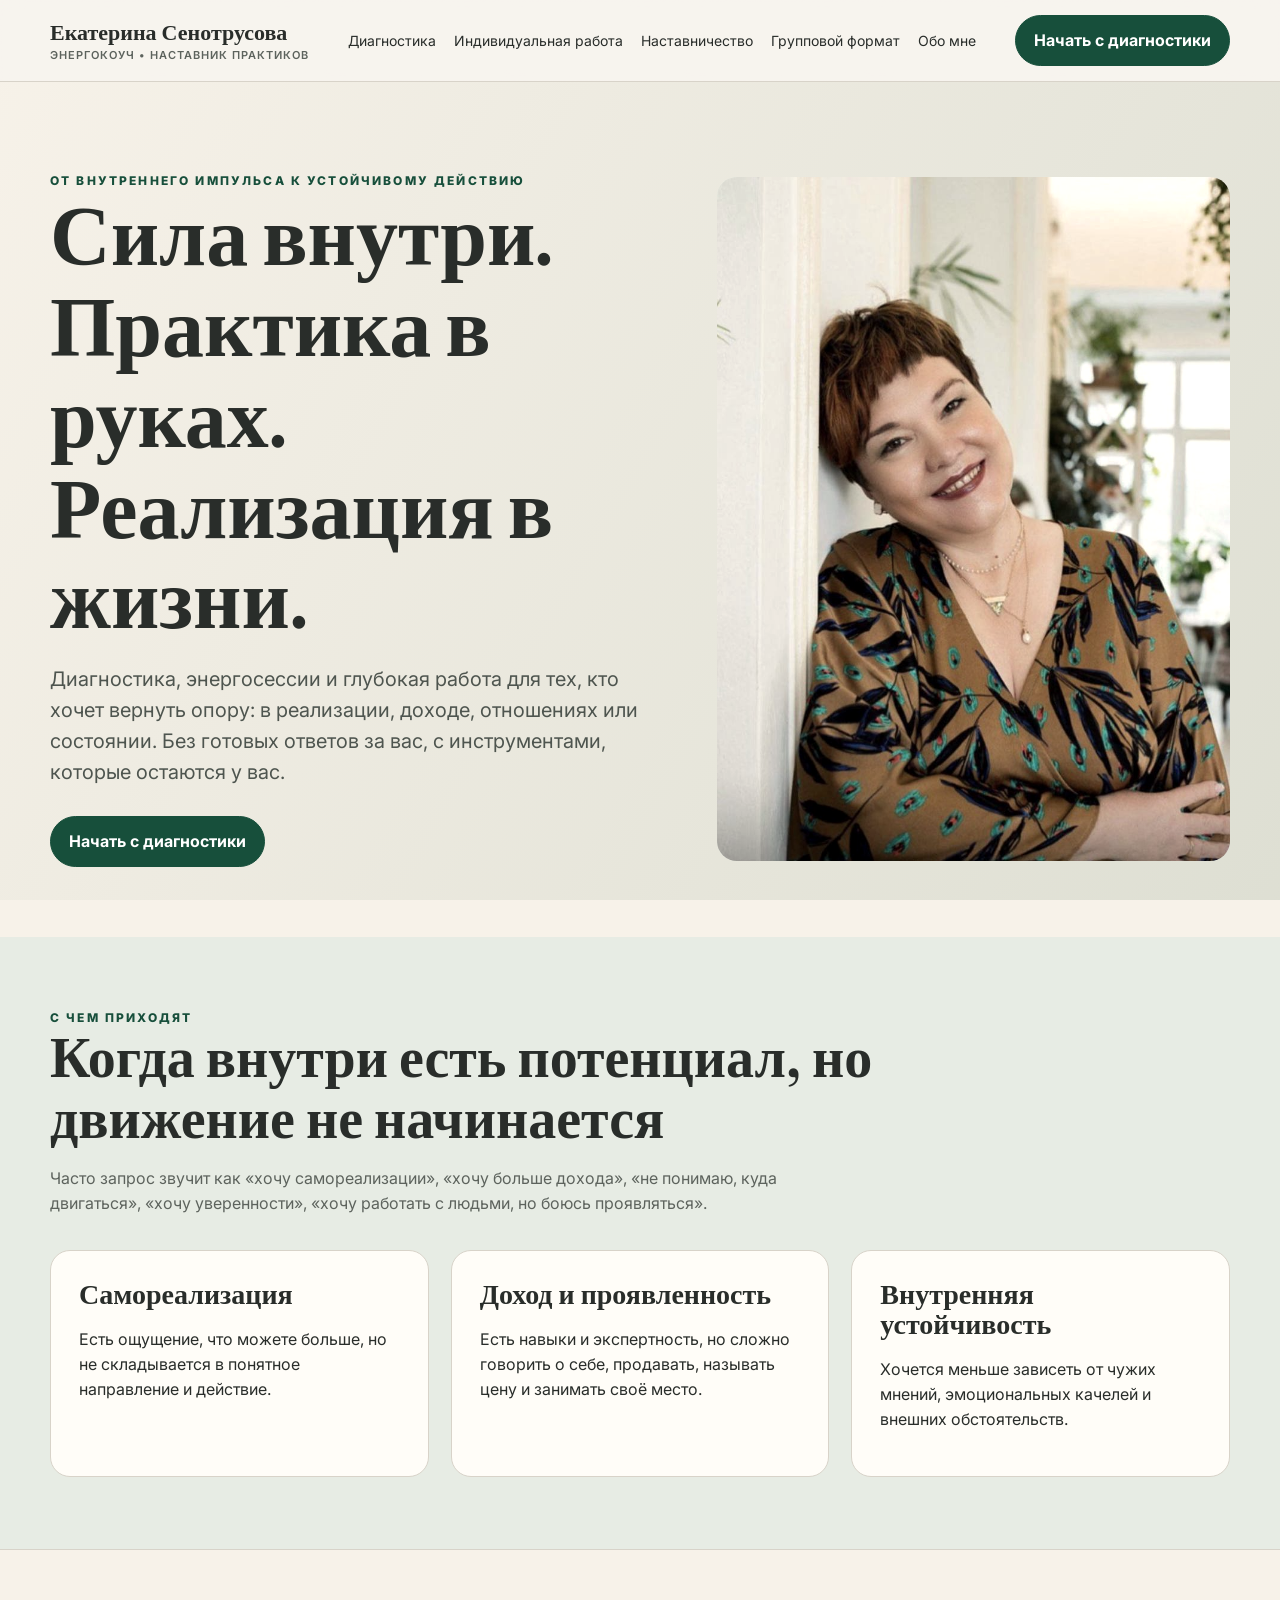
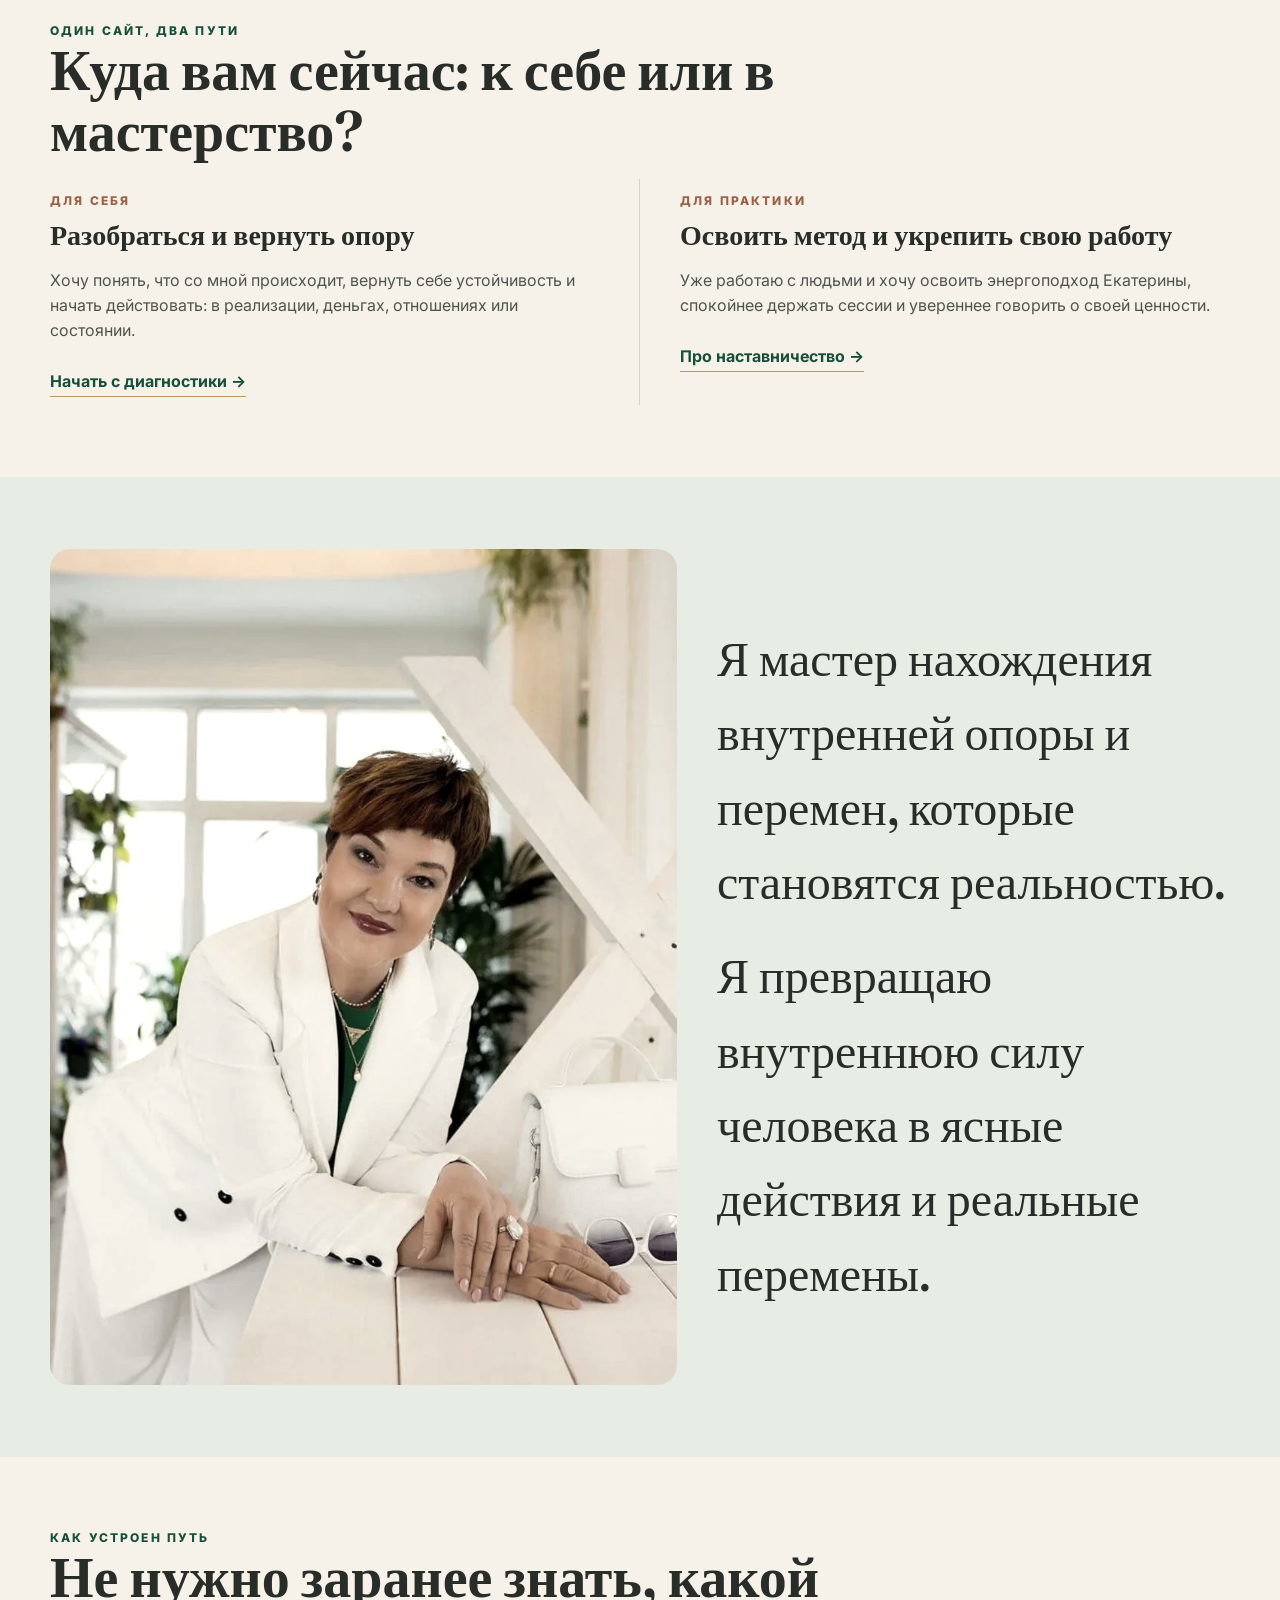
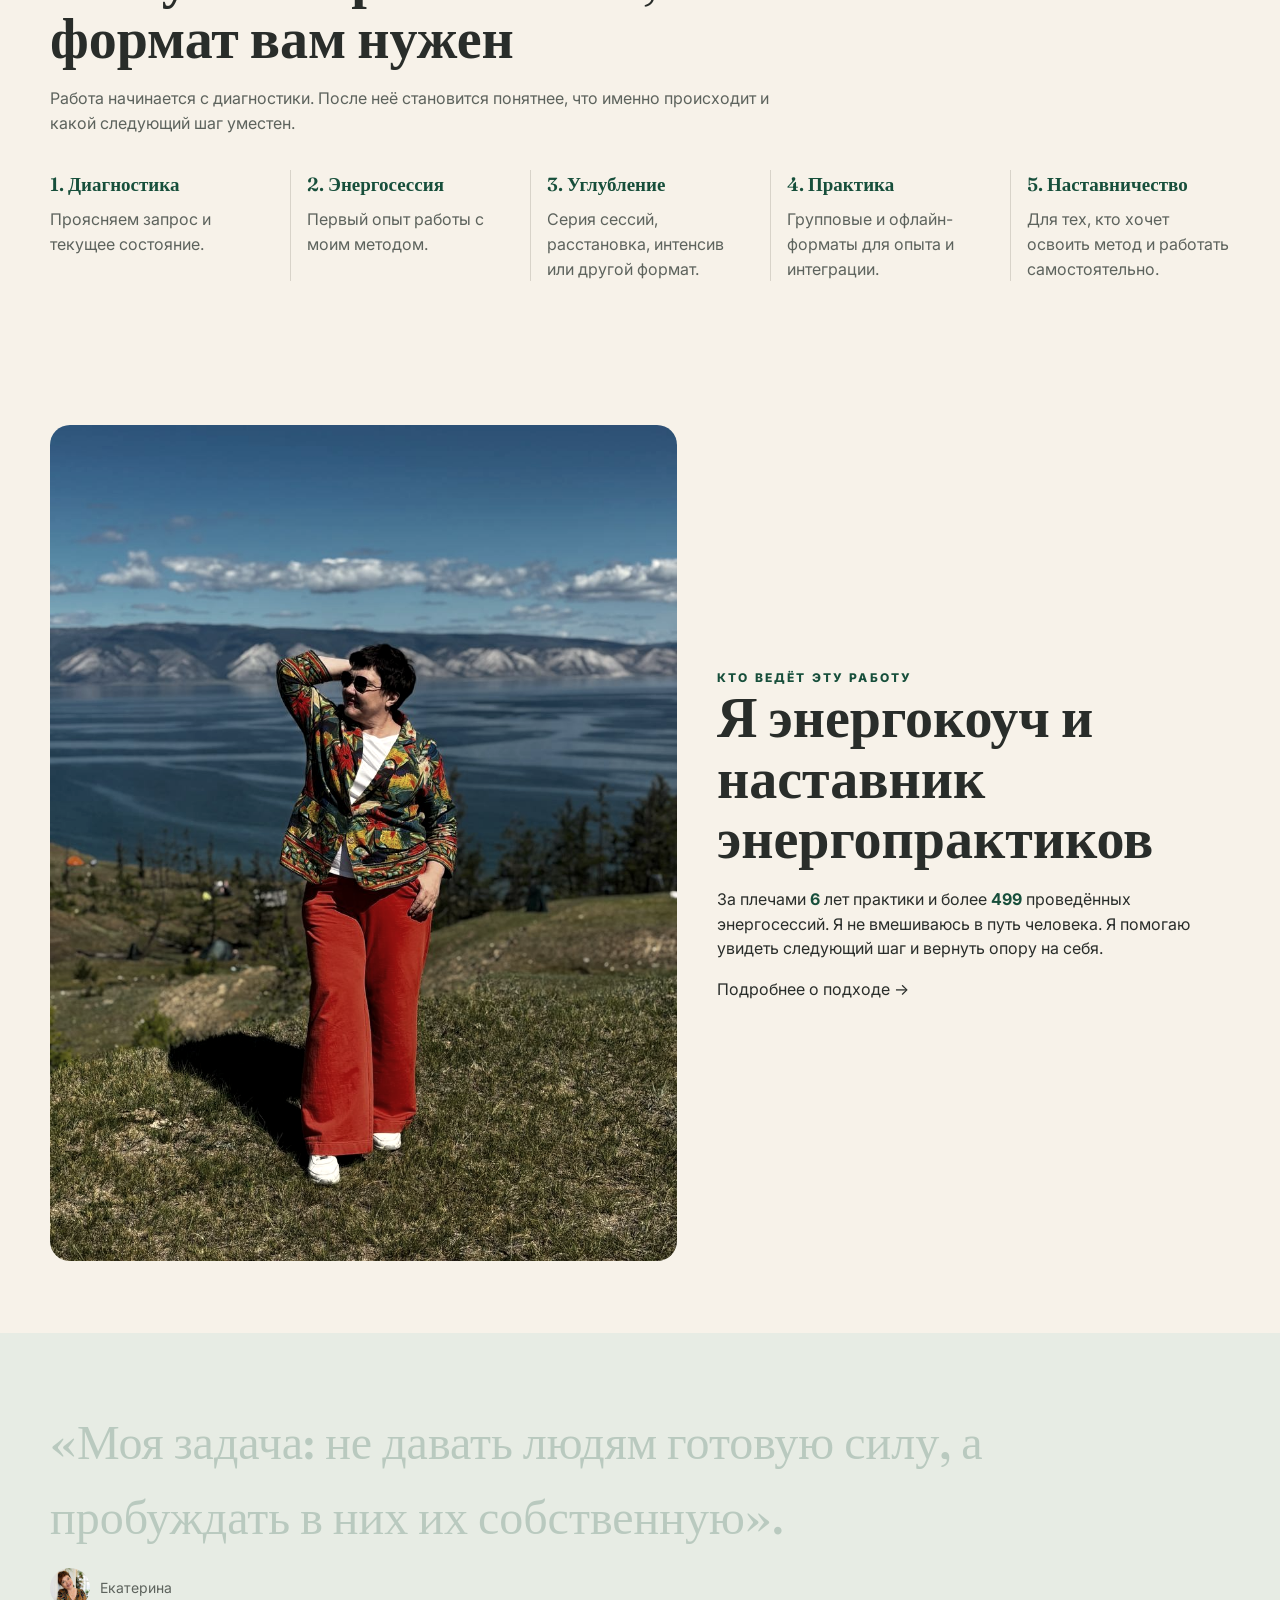
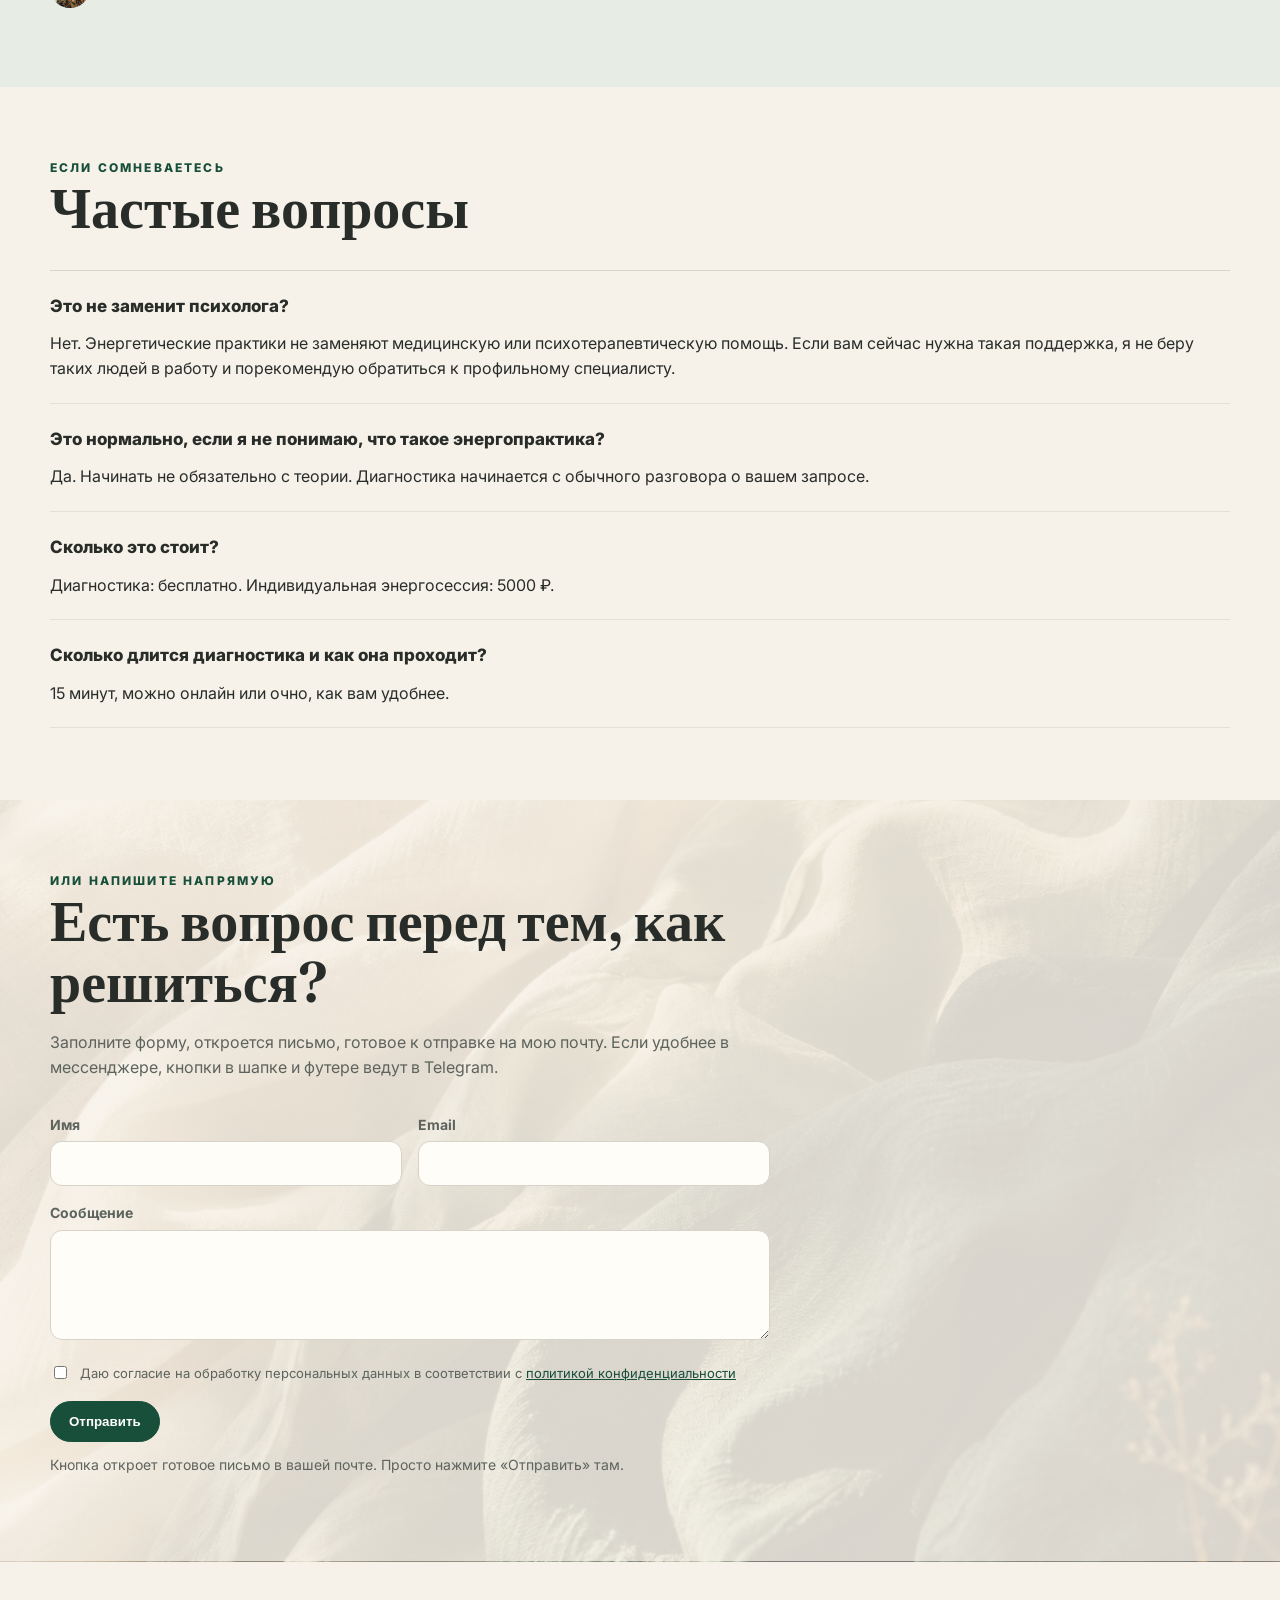
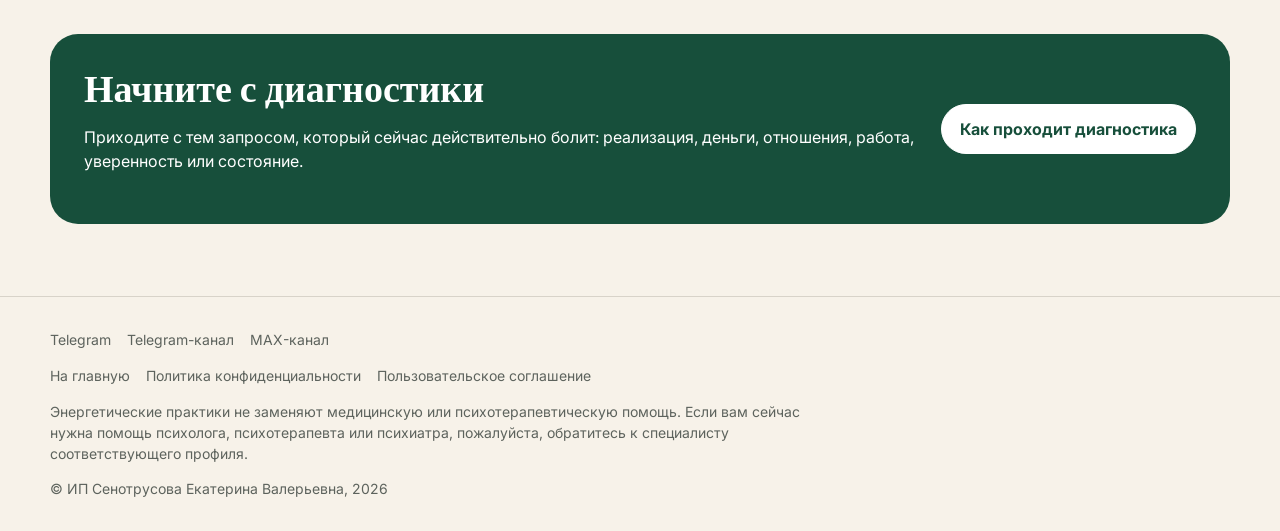
==== commit 937ef932: "Добавлен фавикон сайта Co-Authored-By: Claude Sonnet 5 <noreply@anthropic.com>" ====
--- a/index.html
+++ b/index.html
@@ -3,6 +3,10 @@
 <head>
 <meta charset="utf-8">
 <meta name="viewport" content="width=device-width,initial-scale=1">
+<link rel="icon" type="image/svg+xml" href="favicon.svg">
+<link rel="icon" type="image/png" sizes="32x32" href="favicon-32.png">
+<link rel="icon" type="image/png" sizes="16x16" href="favicon-16.png">
+<link rel="apple-touch-icon" href="apple-touch-icon.png">
 <title>Екатерина Сенотрусова — энергокоуч и наставник практиков</title>
 <meta name="description" content="Энергокоуч Екатерина Сенотрусова: бесплатная диагностика, индивидуальные энергосессии и наставничество для энергопрактиков. 6 лет практики, 500+ сессий.">
 <meta name="robots" content="index,follow">
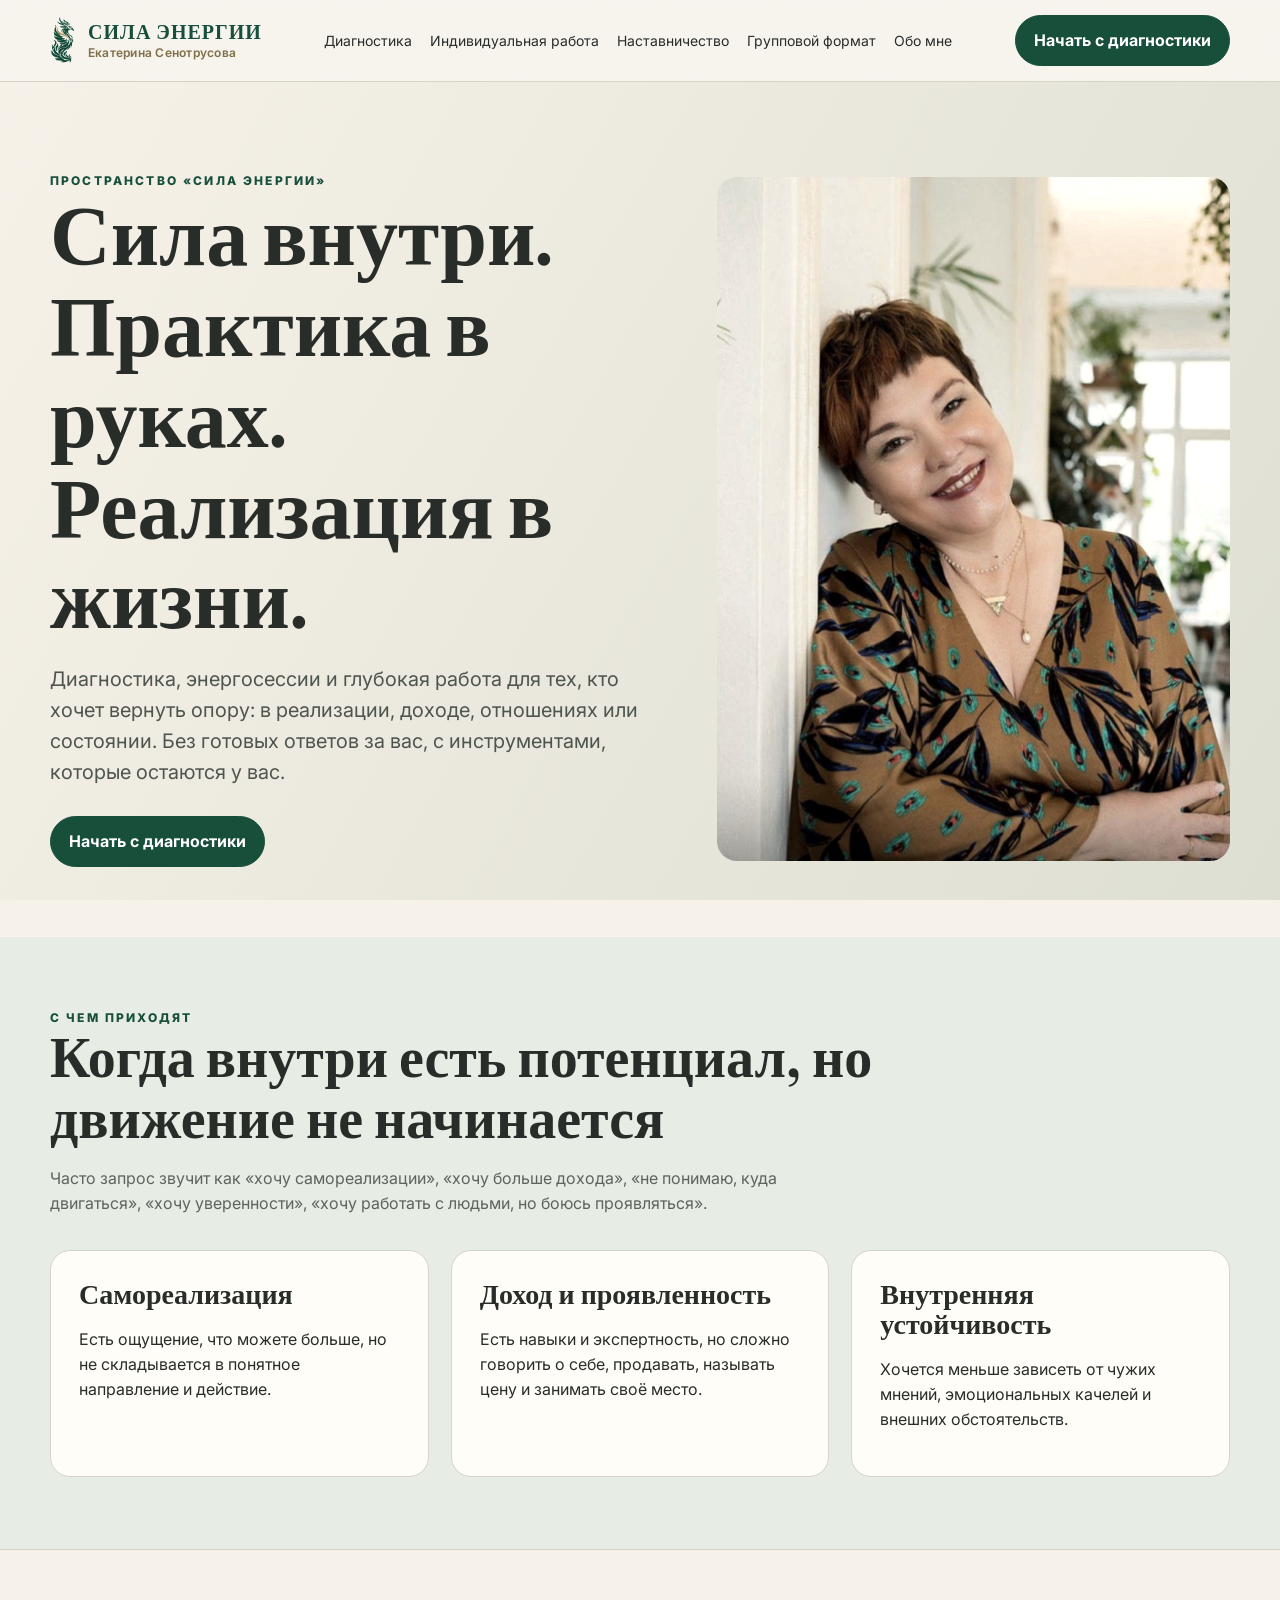
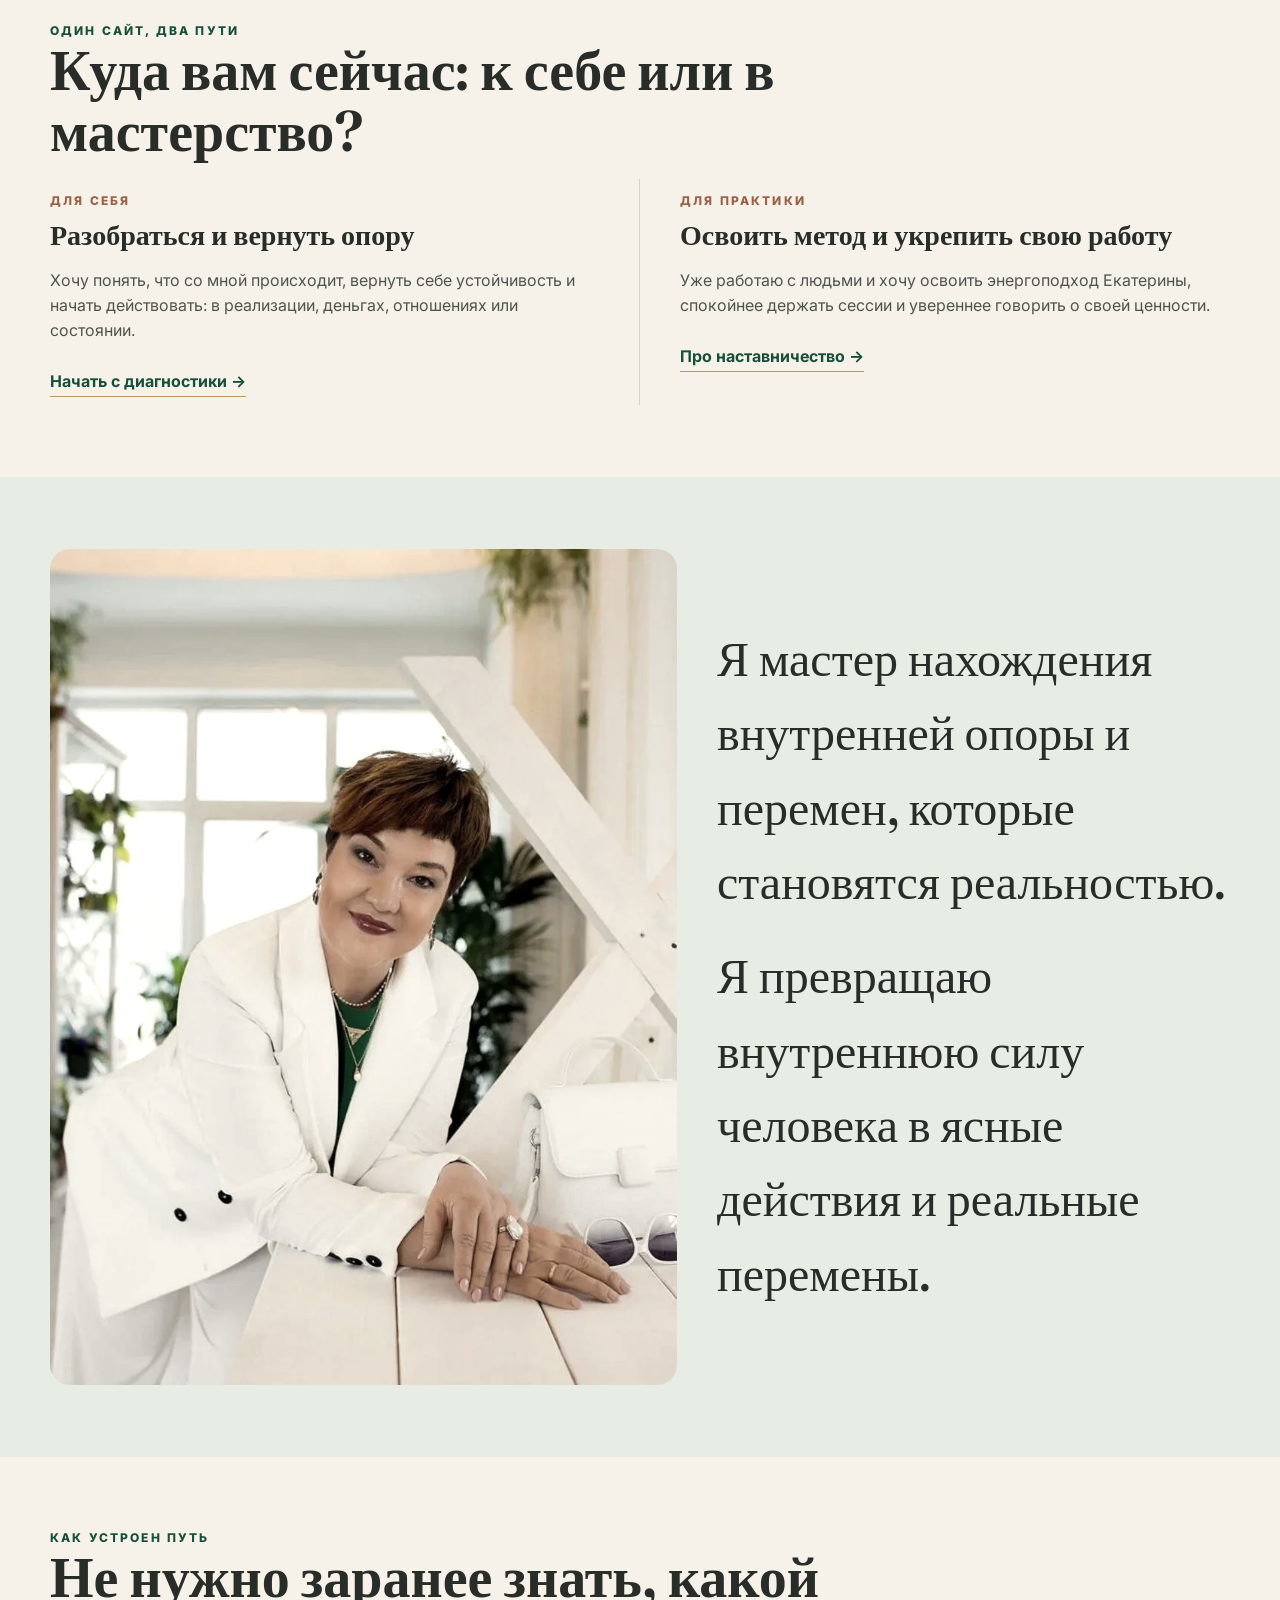
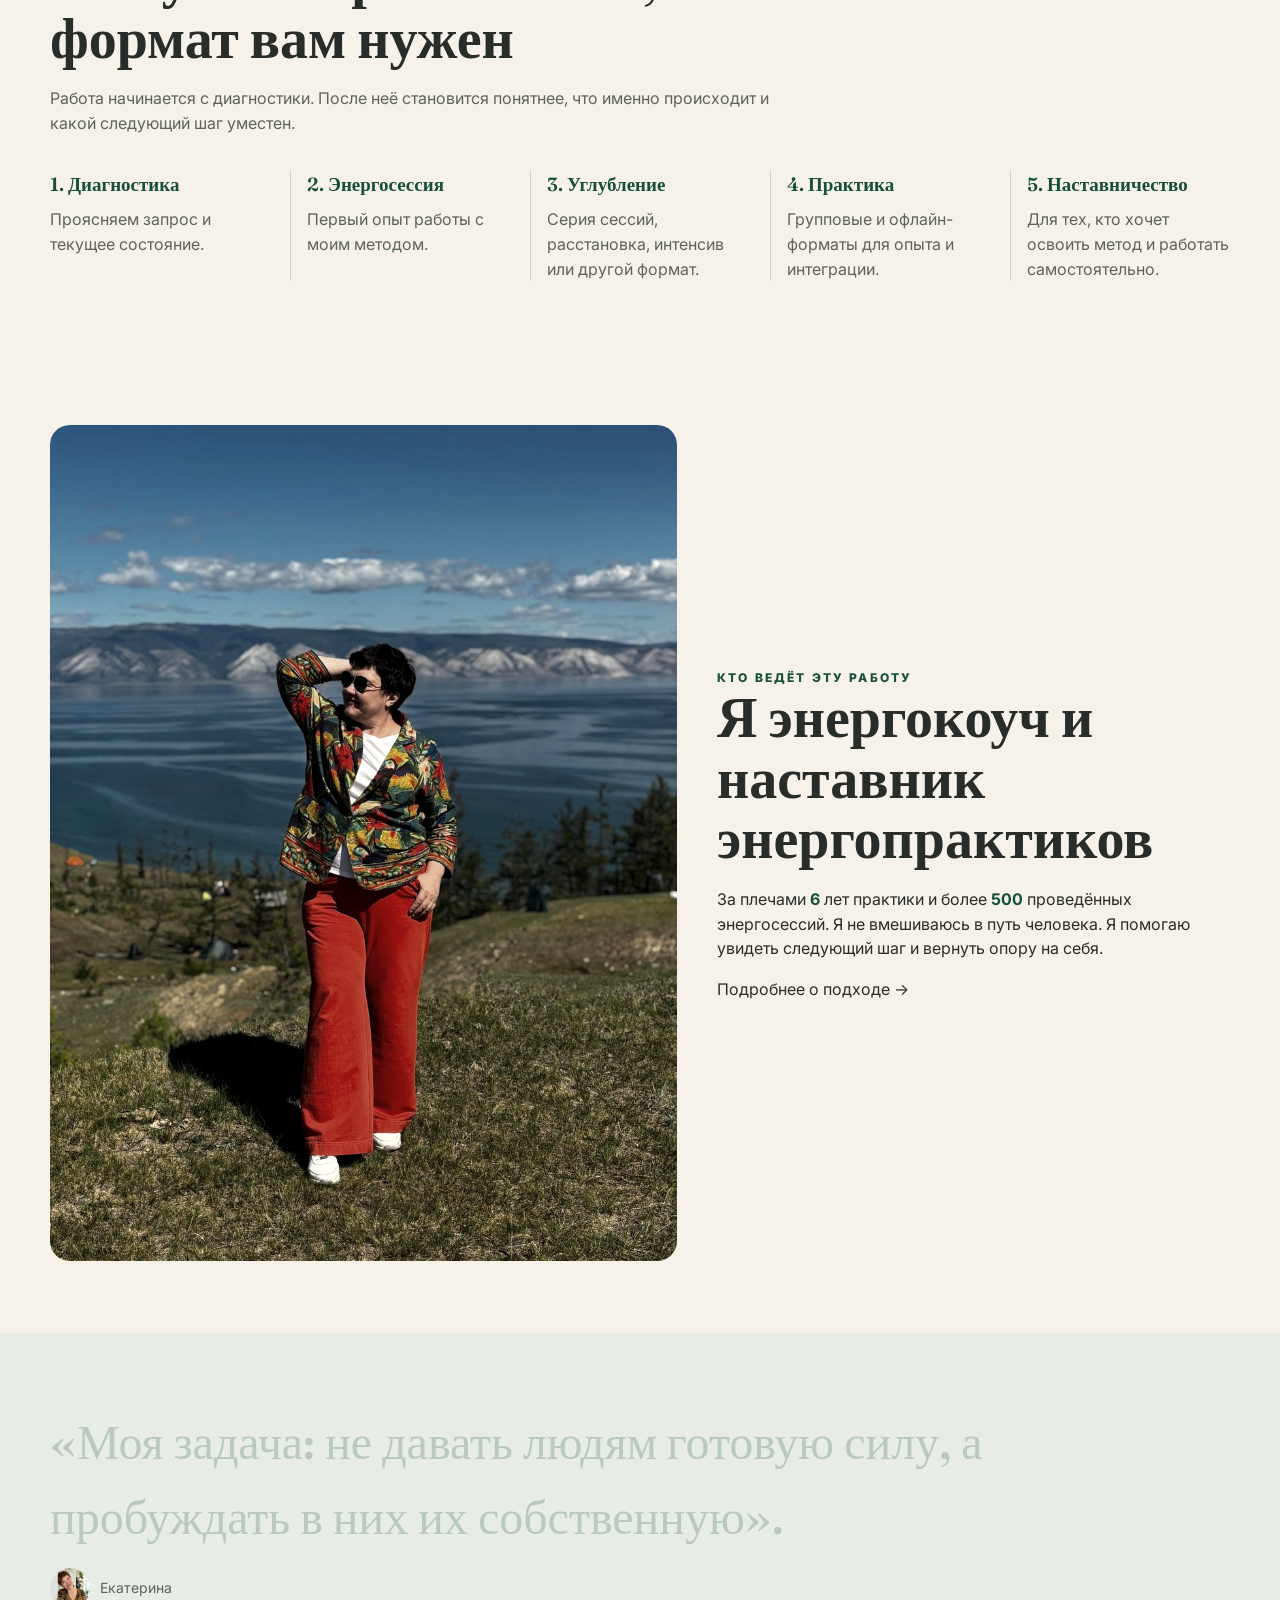
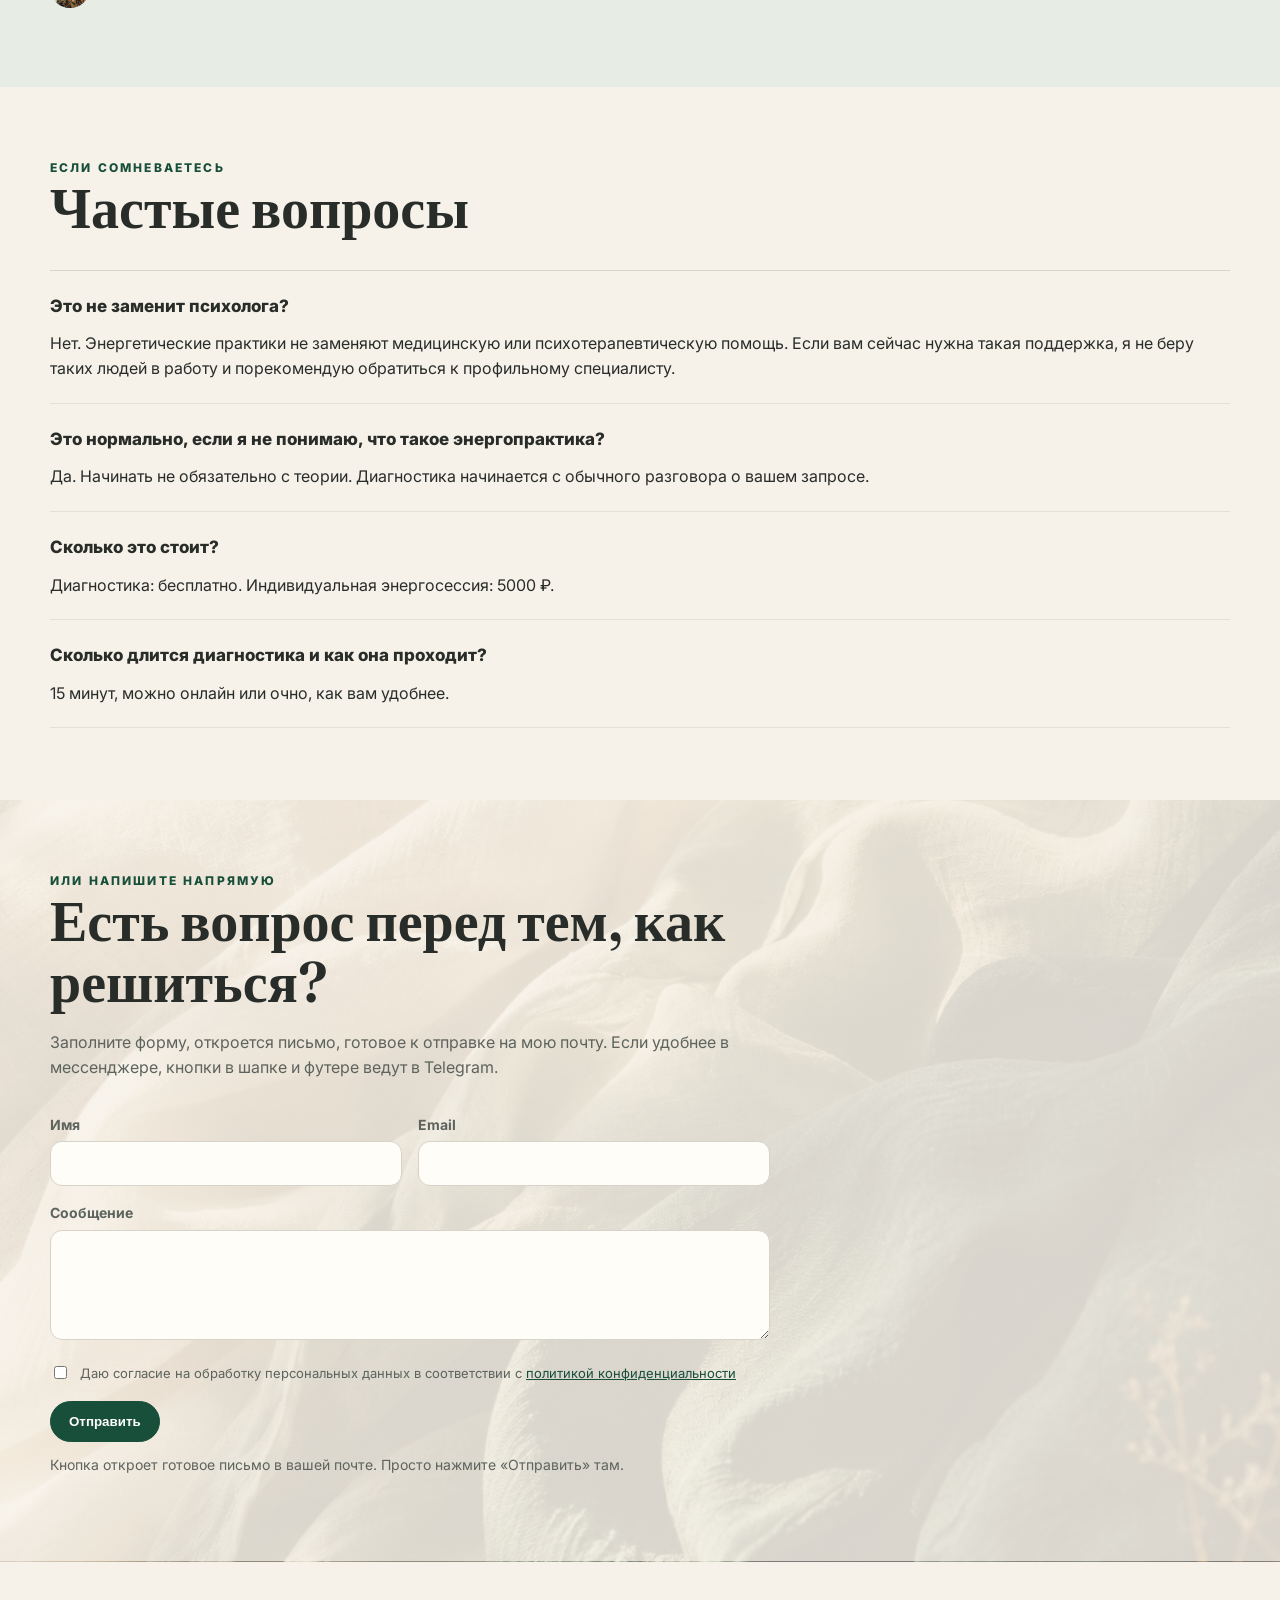
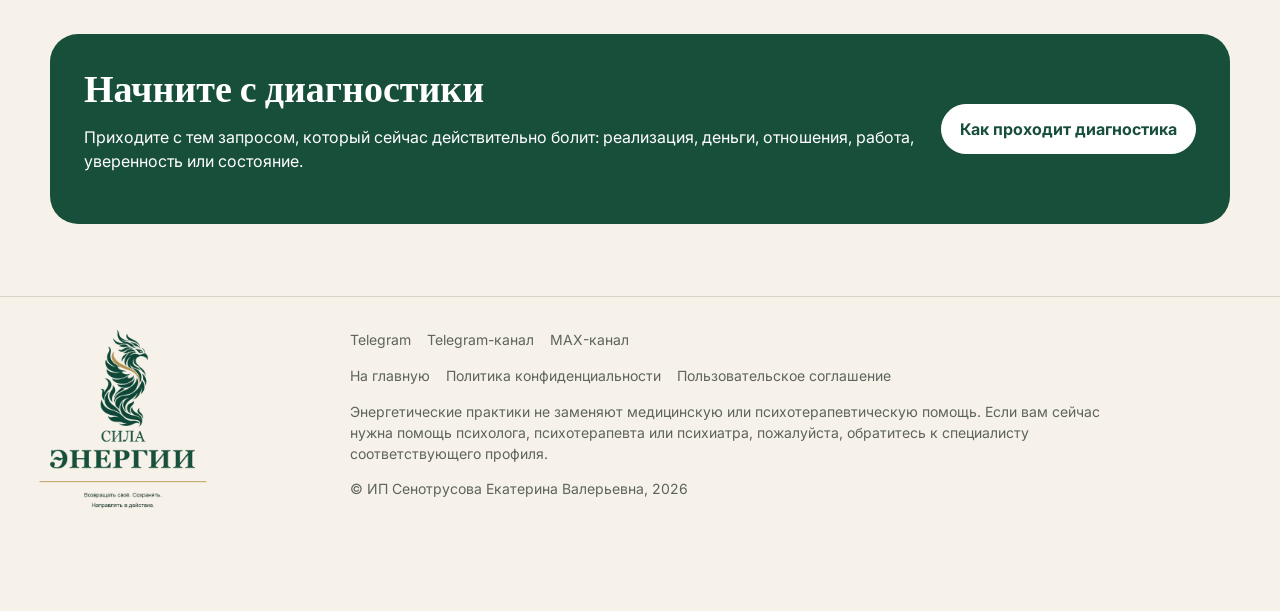
==== commit 0000f288: "Бренд «СИЛА ЭНЕРГИИ»: знак Феникса в шапке, логотип в подвале, favicon - Шапка: знак Феникса (48 px " ====
--- a/index.html
+++ b/index.html
@@ -3,9 +3,7 @@
 <head>
 <meta charset="utf-8">
 <meta name="viewport" content="width=device-width,initial-scale=1">
-<link rel="icon" type="image/svg+xml" href="favicon.svg">
-<link rel="icon" type="image/png" sizes="32x32" href="favicon-32.png">
-<link rel="icon" type="image/png" sizes="16x16" href="favicon-16.png">
+<link rel="icon" type="image/png" href="images/sila-energii-phoenix-mark.png">
 <link rel="apple-touch-icon" href="apple-touch-icon.png">
 <title>Екатерина Сенотрусова — энергокоуч и наставник практиков</title>
 <meta name="description" content="Энергокоуч Екатерина Сенотрусова: бесплатная диагностика, индивидуальные энергосессии и наставничество для энергопрактиков. 6 лет практики, 500+ сессий.">
@@ -91,7 +89,10 @@
 
 <header>
   <div class="wrap nav">
-    <a class="brand" href="index.html">Екатерина Сенотрусова <span>энергокоуч • наставник практиков</span></a>
+    <a class="brand" href="index.html" aria-label="Сила энергии — на главную">
+      <img class="brand-mark" src="images/sila-energii-phoenix-mark.png" width="48" height="48" alt="">
+      <span class="brand-text"><span class="brand-name">СИЛА ЭНЕРГИИ</span><span class="brand-person">Екатерина Сенотрусова</span></span>
+    </a>
     <button class="burger" type="button" aria-expanded="false" aria-label="Открыть меню">☰</button>
     <nav>
       <a href="diagnostika.html">Диагностика</a>
@@ -109,7 +110,7 @@
 <section class="hero no-reveal">
   <div class="wrap hero-split">
     <div>
-      <div class="eyebrow">От внутреннего импульса к устойчивому действию</div>
+      <div class="eyebrow">ПРОСТРАНСТВО «СИЛА ЭНЕРГИИ»</div>
       <h1>Сила внутри. Практика в руках. Реализация в жизни.</h1>
       <p class="lead">Диагностика, энергосессии и глубокая работа для тех, кто хочет вернуть опору: в реализации, доходе, отношениях или состоянии. Без готовых ответов за вас, с инструментами, которые остаются у вас.</p>
       <div class="hero-actions">
@@ -257,7 +258,9 @@
 </main>
 
 <footer>
-  <div class="wrap">
+  <div class="wrap foot-grid">
+    <img class="foot-logo" src="images/sila-energii-logo-square-transparent.png" width="260" height="260" loading="lazy" decoding="async" alt="Сила энергии — энергокоучинг и наставничество Екатерины Сенотрусовой">
+    <div class="foot-main">
     <div class="foot-links">
       <a href="https://t.me/ekaterinasenotrusova" target="_blank" rel="noopener">Telegram</a>
       <a href="https://t.me/Ekaterina_Senotrusova" target="_blank" rel="noopener">Telegram-канал</a>
@@ -270,6 +273,7 @@
     </div>
     <p class="disclaimer">Энергетические практики не заменяют медицинскую или психотерапевтическую помощь. Если вам сейчас нужна помощь психолога, психотерапевта или психиатра, пожалуйста, обратитесь к специалисту соответствующего профиля.</p>
     © ИП Сенотрусова Екатерина Валерьевна, 2026
+    </div>
   </div>
 </footer>
 
--- a/styles.css
+++ b/styles.css
@@ -34,8 +34,12 @@
   border-bottom:1px solid var(--line)
 }
 .nav{display:flex;align-items:center;justify-content:space-between;gap:24px;padding:15px 0}
-.brand{font-family:'Fraunces',serif;font-size:22px;font-weight:600;line-height:1.2}
-.brand span{display:block;margin-top:3px;font-family:Inter,Arial,sans-serif;font-size:11px;letter-spacing:.09em;text-transform:uppercase;color:var(--muted);font-weight:600}
+/* Бренд «СИЛА ЭНЕРГИИ»: знак Феникса + название текстом. У PNG знака прозрачные поля по бокам, отрицательные отступы их компенсируют */
+.brand{display:flex;align-items:center;gap:8px;flex:none;line-height:1.2}
+.brand-mark{display:block;width:48px;height:48px;margin:0 -6px 0 -12px;flex:none}
+.brand-text{display:flex;flex-direction:column}
+.brand-name{font-family:'Fraunces',serif;font-size:20px;font-weight:600;letter-spacing:.05em;color:var(--accent);white-space:nowrap}
+.brand-person{margin-top:2px;font-size:12px;font-weight:600;letter-spacing:.02em;color:color-mix(in srgb, var(--accent2) 60%, var(--ink));white-space:nowrap}
 nav{display:flex;gap:18px;flex-wrap:wrap;font-size:14px}
 .btn{
   display:inline-block;padding:12px 18px;border-radius:999px;
@@ -208,6 +212,10 @@
 /* Полный футер с контактами и дисклеймером */
 footer .foot-links{display:flex;gap:16px;flex-wrap:wrap;margin-bottom:14px}
 footer .disclaimer{max-width:760px;margin-bottom:14px;line-height:1.5}
+/* Квадратный логотип в подвале: у PNG пустые поля (≈22% слева, ≈27% снизу) — выравниваем по видимой части, не обрезая файл */
+.foot-grid{display:grid;grid-template-columns:260px 1fr;gap:40px;align-items:start}
+.foot-logo{display:block;width:260px;height:auto;margin:-10px 0 0 -57px}
+.foot-main{min-width:0}
 
 /* Реальные отзывы получены 17.09.2026 — .proof-slot больше не заглушка */
 .proof-slot.filled{
@@ -393,6 +401,11 @@
     padding:12px 18px 18px
   }
   header.nav-open nav{display:flex}
+  .nav{gap:12px}
+  .brand-mark{width:38px;height:38px;margin:0 -5px 0 -10px}
+  .brand-name{font-size:17px}
+  .foot-grid{grid-template-columns:1fr;gap:0}
+  .foot-logo{width:200px;margin:-8px auto -46px}
   .grid-3,.grid-2,.route,.route.cols-4,.split,.hero-split{grid-template-columns:1fr}
   .list-clean.cols-2{column-count:1}
   .hero{padding-top:58px}
@@ -454,3 +467,15 @@
 .photo-band.landscape-strong .band-overlay{background:linear-gradient(to top, rgba(23,79,59,.72), transparent 65%)}
 .photo-band.landscape-strong .band-overlay p{max-width:620px;font-weight:600;text-shadow:0 2px 12px rgba(0,0,0,.2)}
 @media(max-width:850px){ .photo-band.landscape-strong{height:280px} }
+
+/* Очень узкие экраны: в шапке остаётся только знак и «СИЛА ЭНЕРГИИ» */
+@media(max-width:420px){
+  .brand-person{display:none}
+  .nav{gap:8px}
+  .brand-name{font-size:15px;letter-spacing:.03em}
+  .nav .btn{padding:8px 12px;font-size:13px;text-align:center}
+  .burger{padding:7px 10px}
+}
+@media(max-width:359px){
+  .brand-name{white-space:normal;line-height:1.1;max-width:80px}
+}
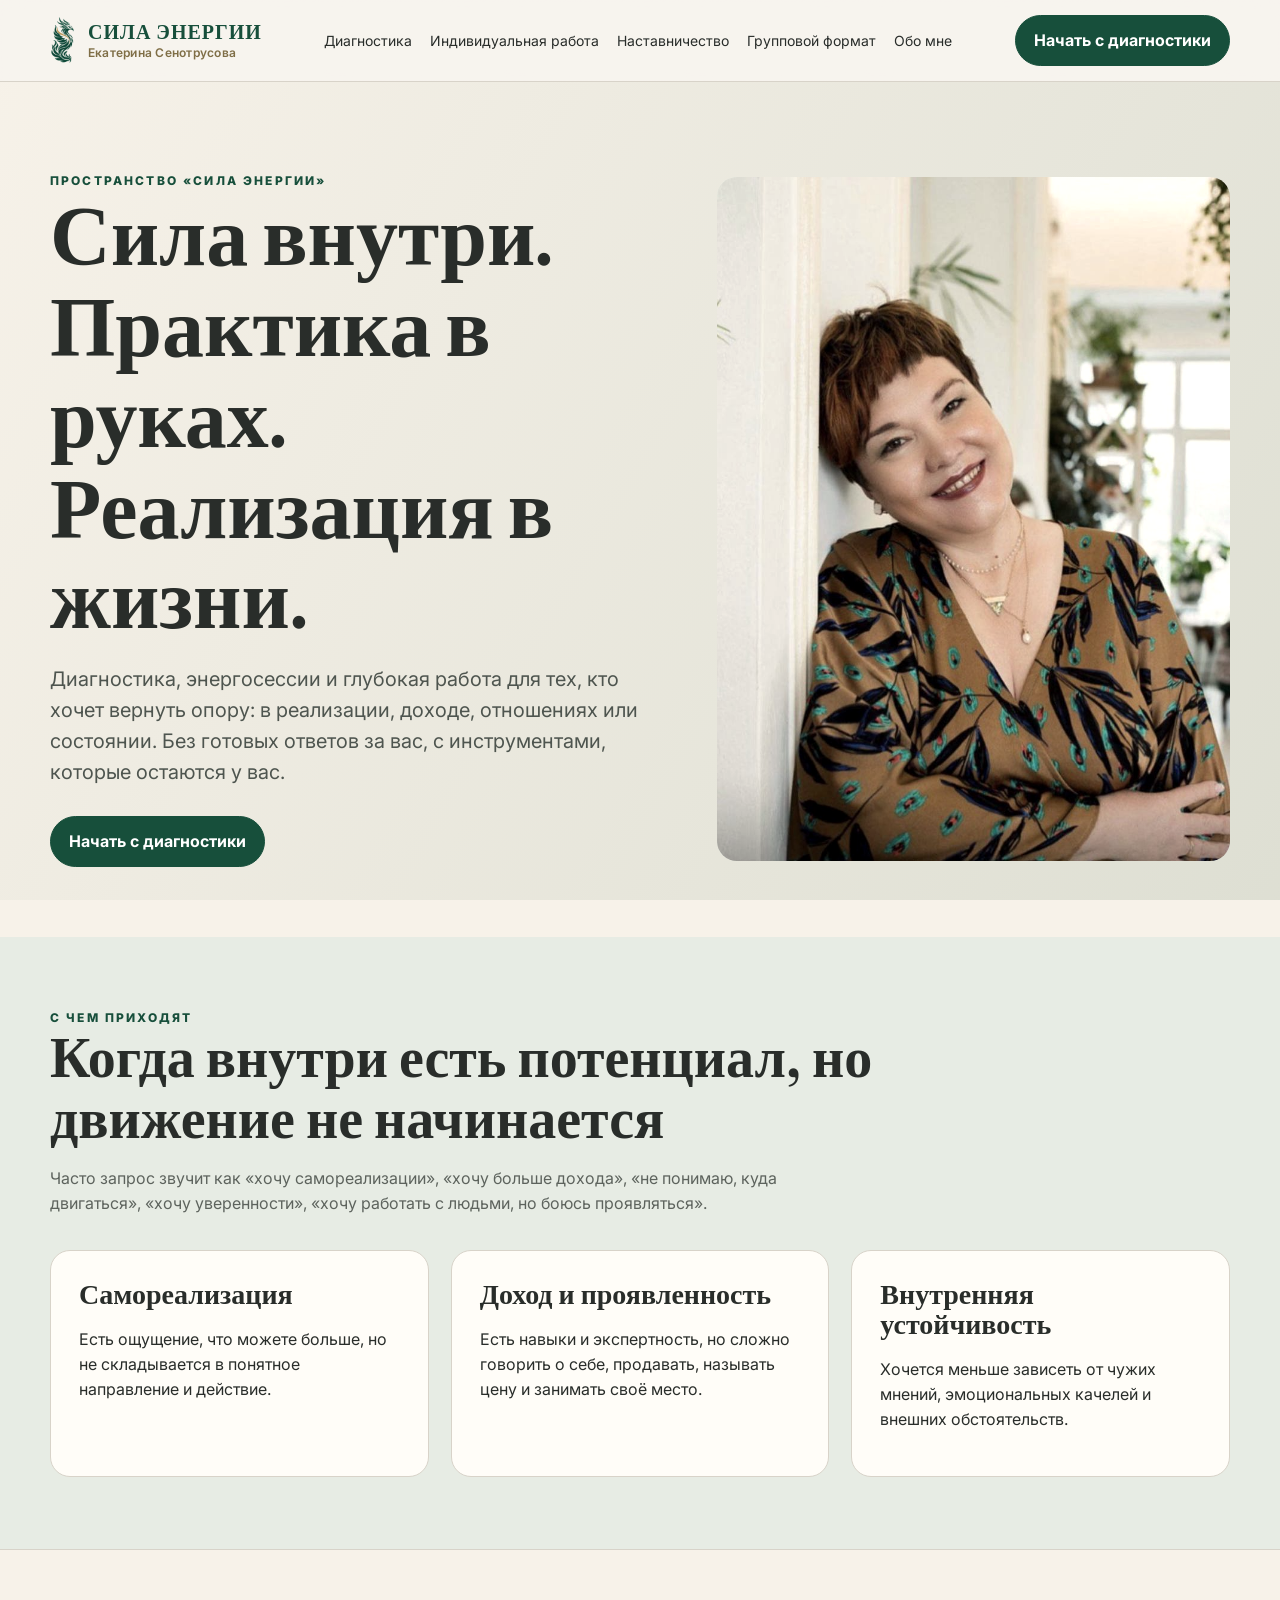
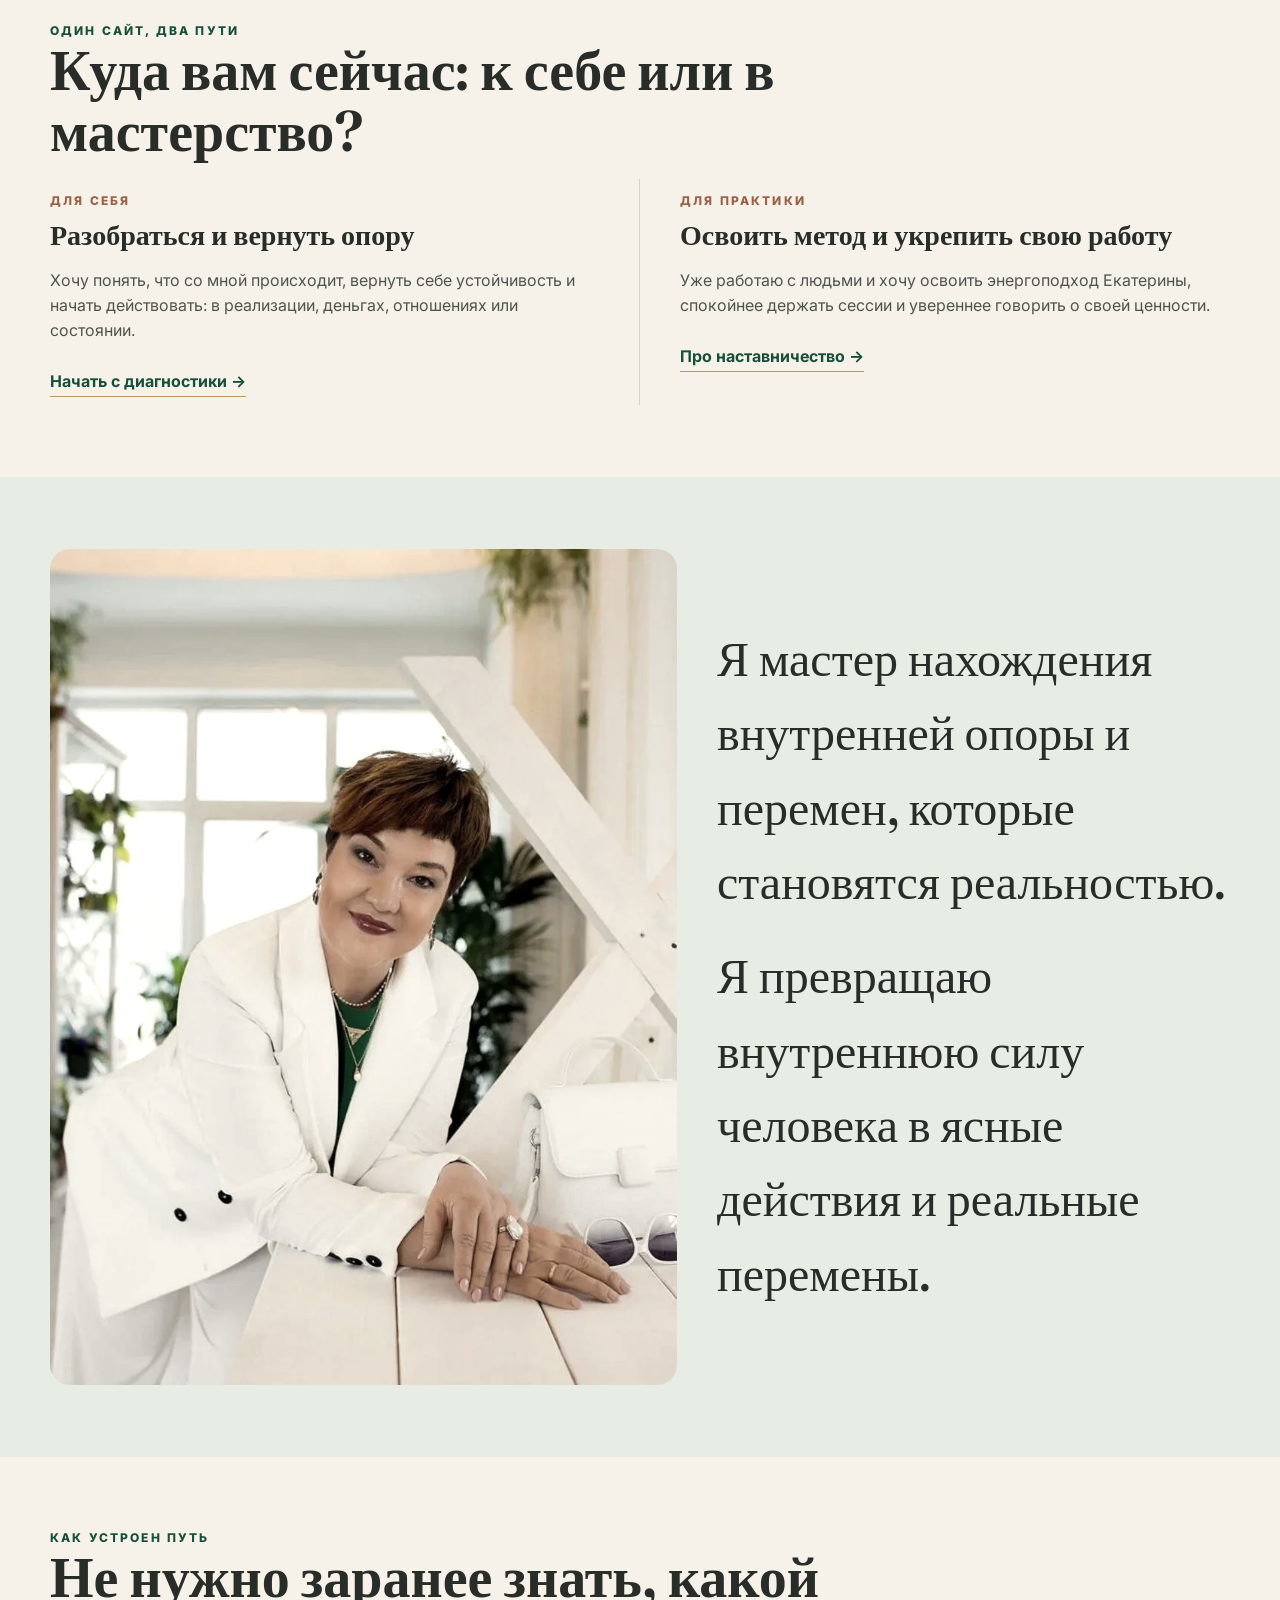
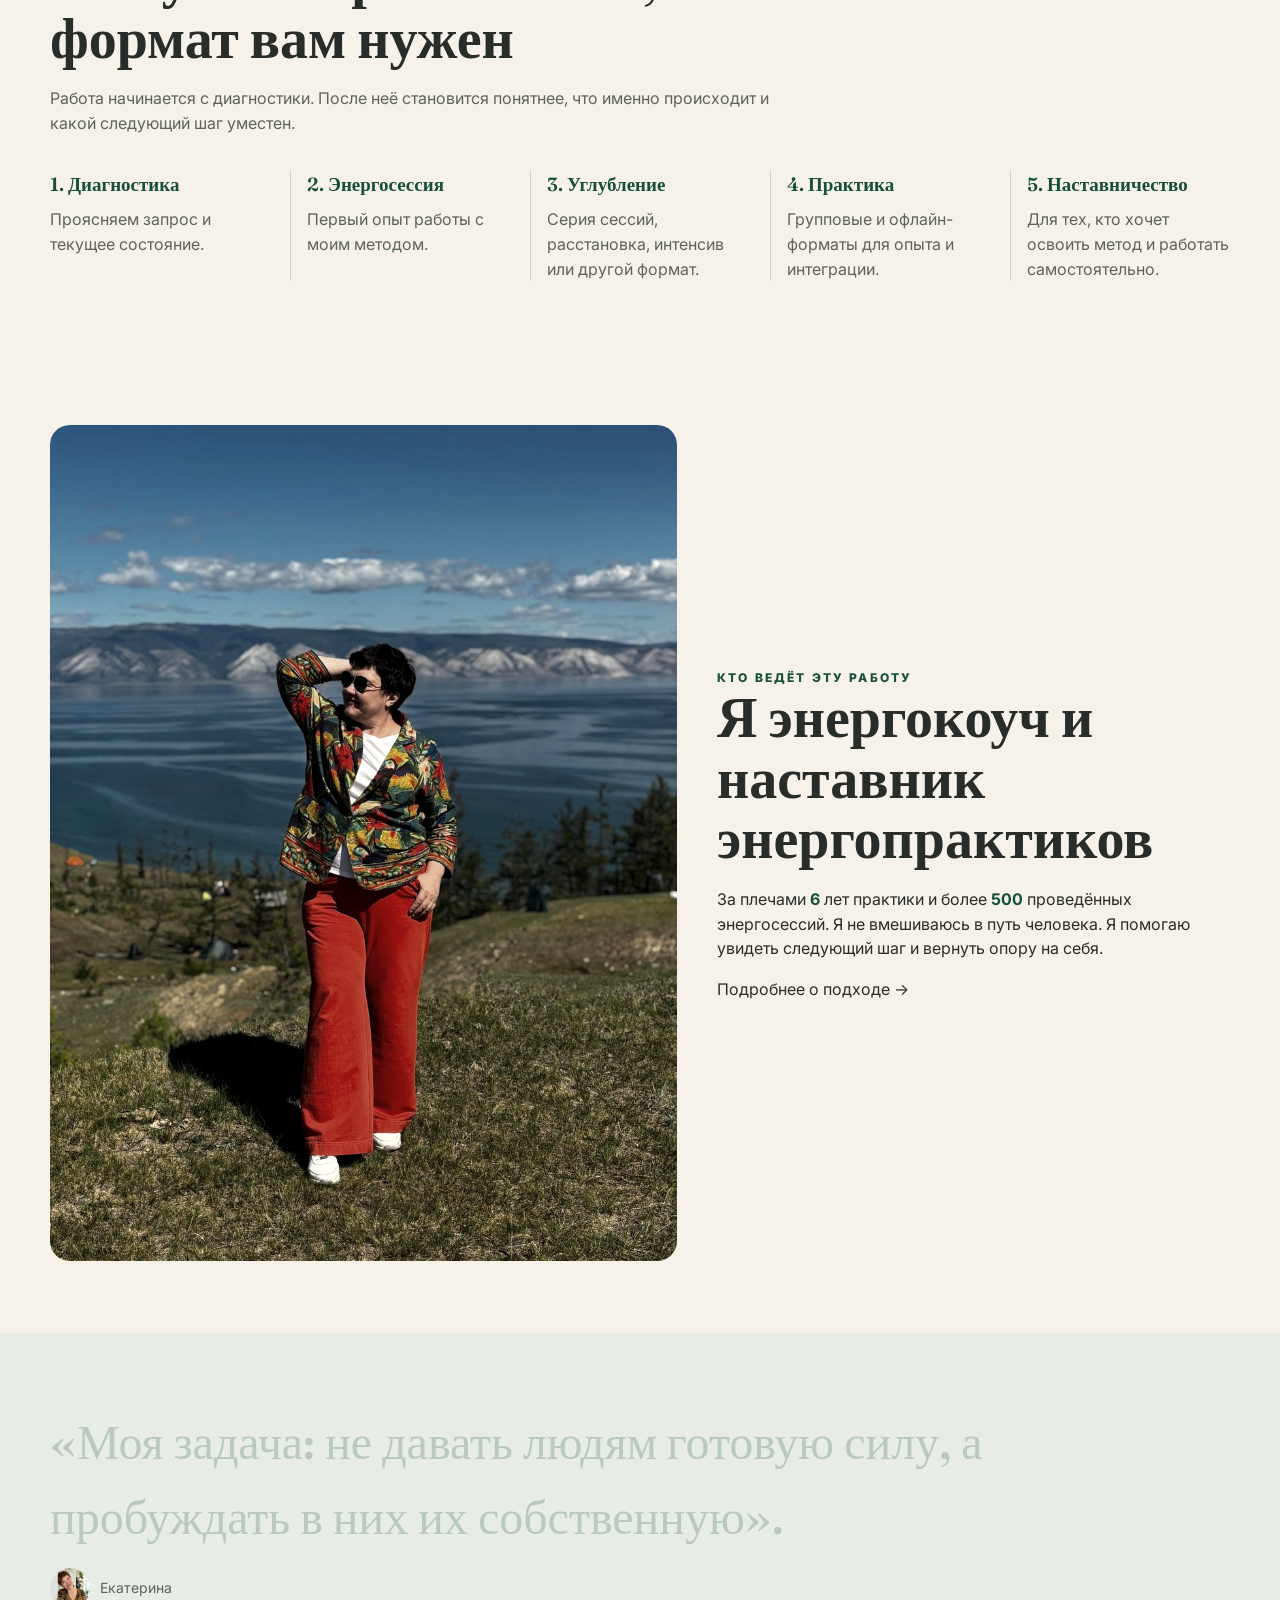
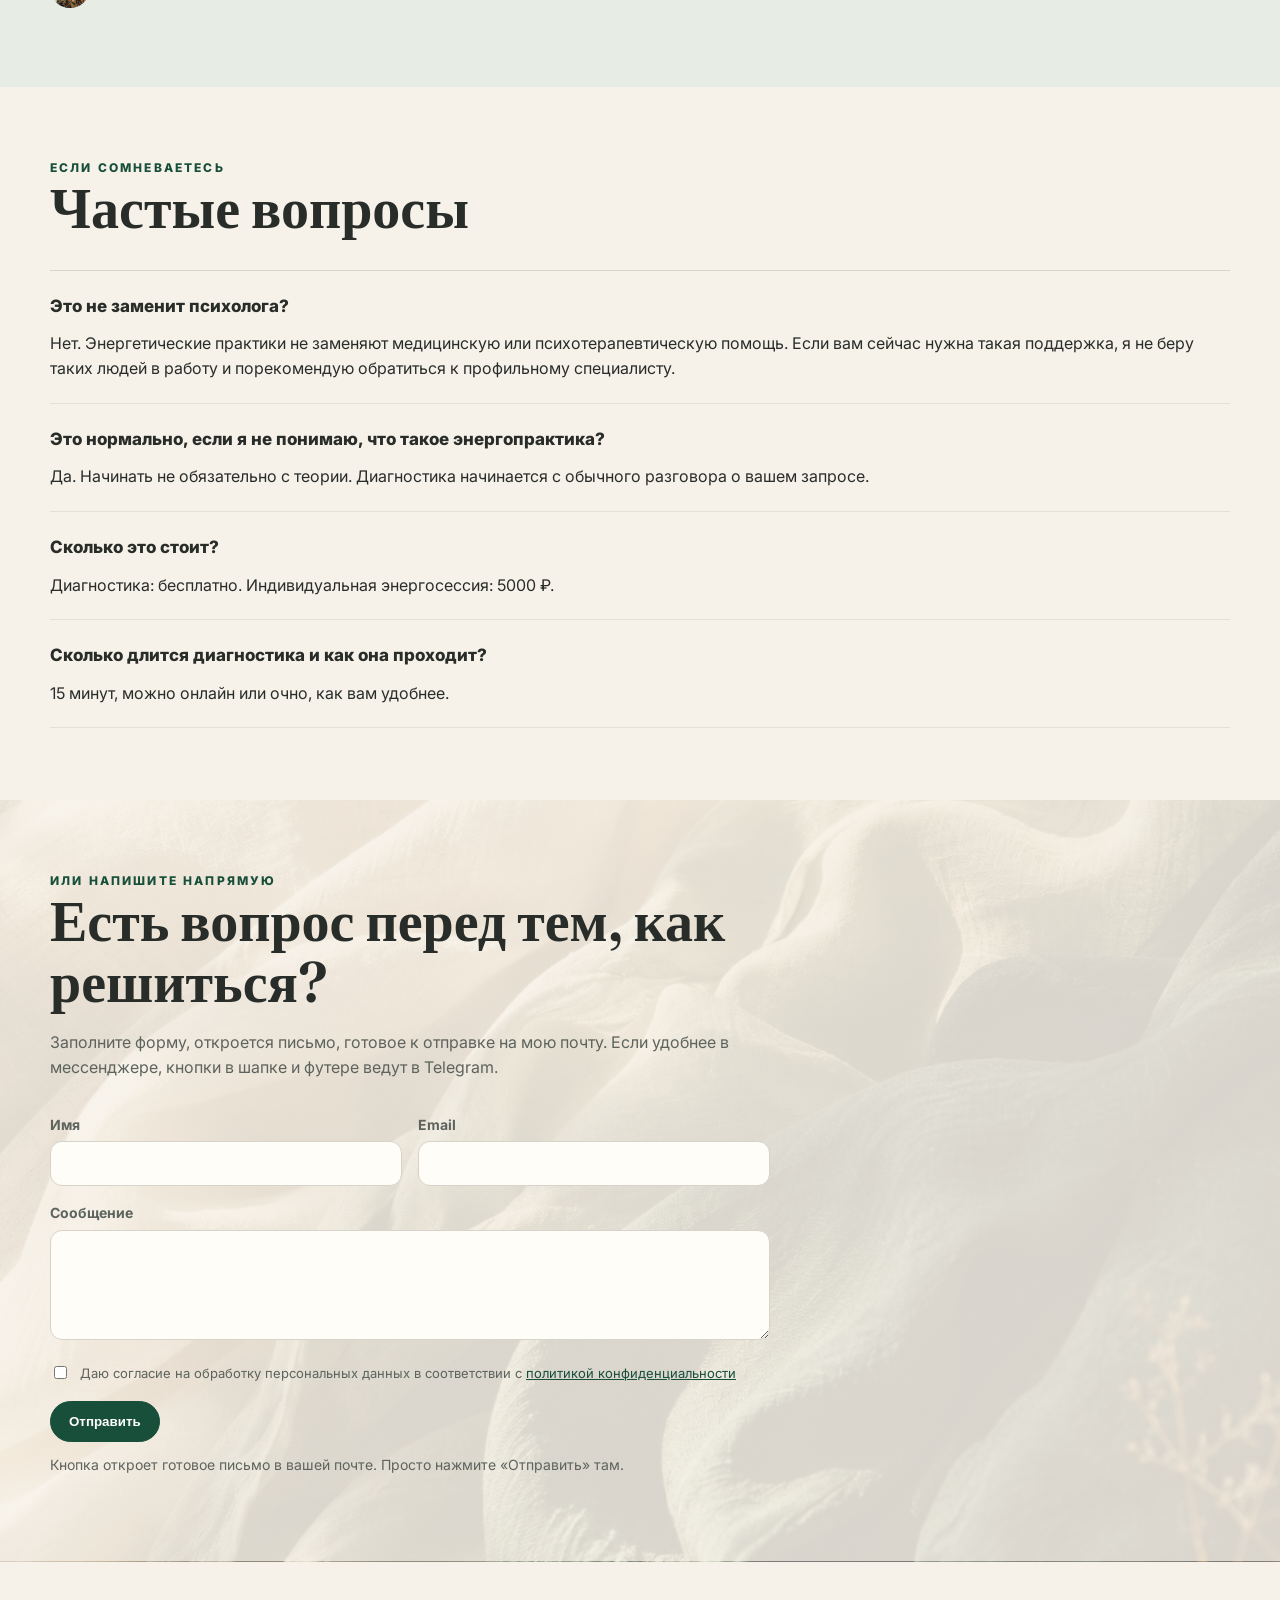
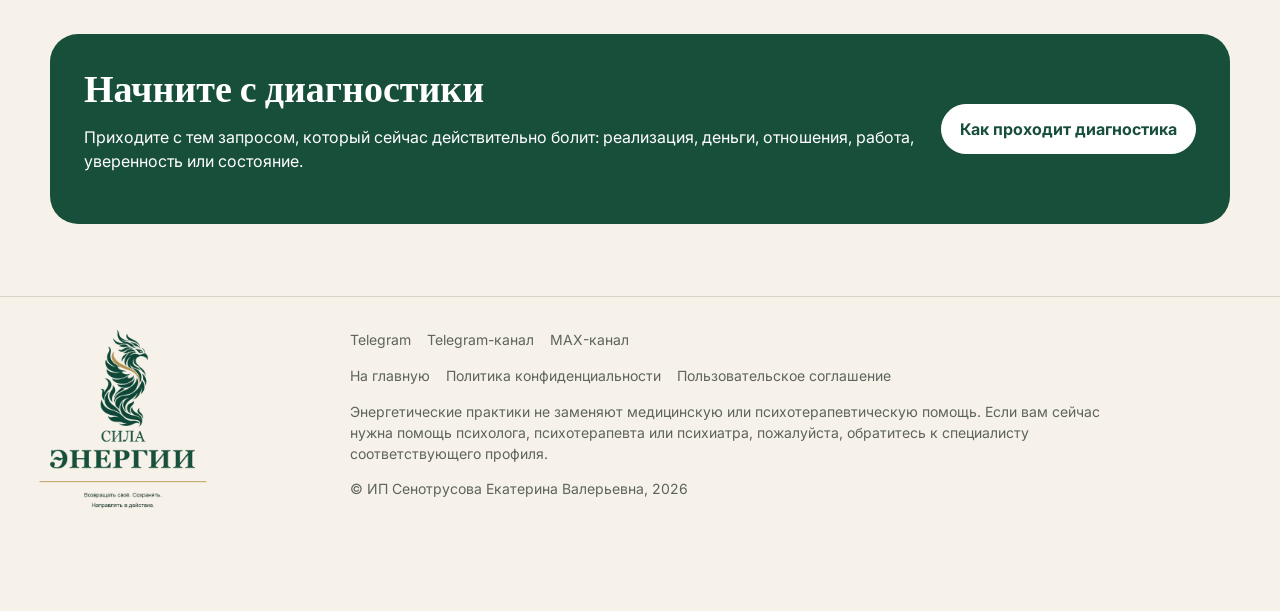
==== commit 2c1a416c: "Лёгкий знак Феникса для шапки и favicon, новая иконка для iPhone - images/sila-energii-phoenix-mark-" ====
--- a/index.html
+++ b/index.html
@@ -3,7 +3,7 @@
 <head>
 <meta charset="utf-8">
 <meta name="viewport" content="width=device-width,initial-scale=1">
-<link rel="icon" type="image/png" href="images/sila-energii-phoenix-mark.png">
+<link rel="icon" type="image/png" href="images/sila-energii-phoenix-mark-144.png">
 <link rel="apple-touch-icon" href="apple-touch-icon.png">
 <title>Екатерина Сенотрусова — энергокоуч и наставник практиков</title>
 <meta name="description" content="Энергокоуч Екатерина Сенотрусова: бесплатная диагностика, индивидуальные энергосессии и наставничество для энергопрактиков. 6 лет практики, 500+ сессий.">
@@ -90,7 +90,7 @@
 <header>
   <div class="wrap nav">
     <a class="brand" href="index.html" aria-label="Сила энергии — на главную">
-      <img class="brand-mark" src="images/sila-energii-phoenix-mark.png" width="48" height="48" alt="">
+      <img class="brand-mark" src="images/sila-energii-phoenix-mark-144.png" width="48" height="48" alt="">
       <span class="brand-text"><span class="brand-name">СИЛА ЭНЕРГИИ</span><span class="brand-person">Екатерина Сенотрусова</span></span>
     </a>
     <button class="burger" type="button" aria-expanded="false" aria-label="Открыть меню">☰</button>
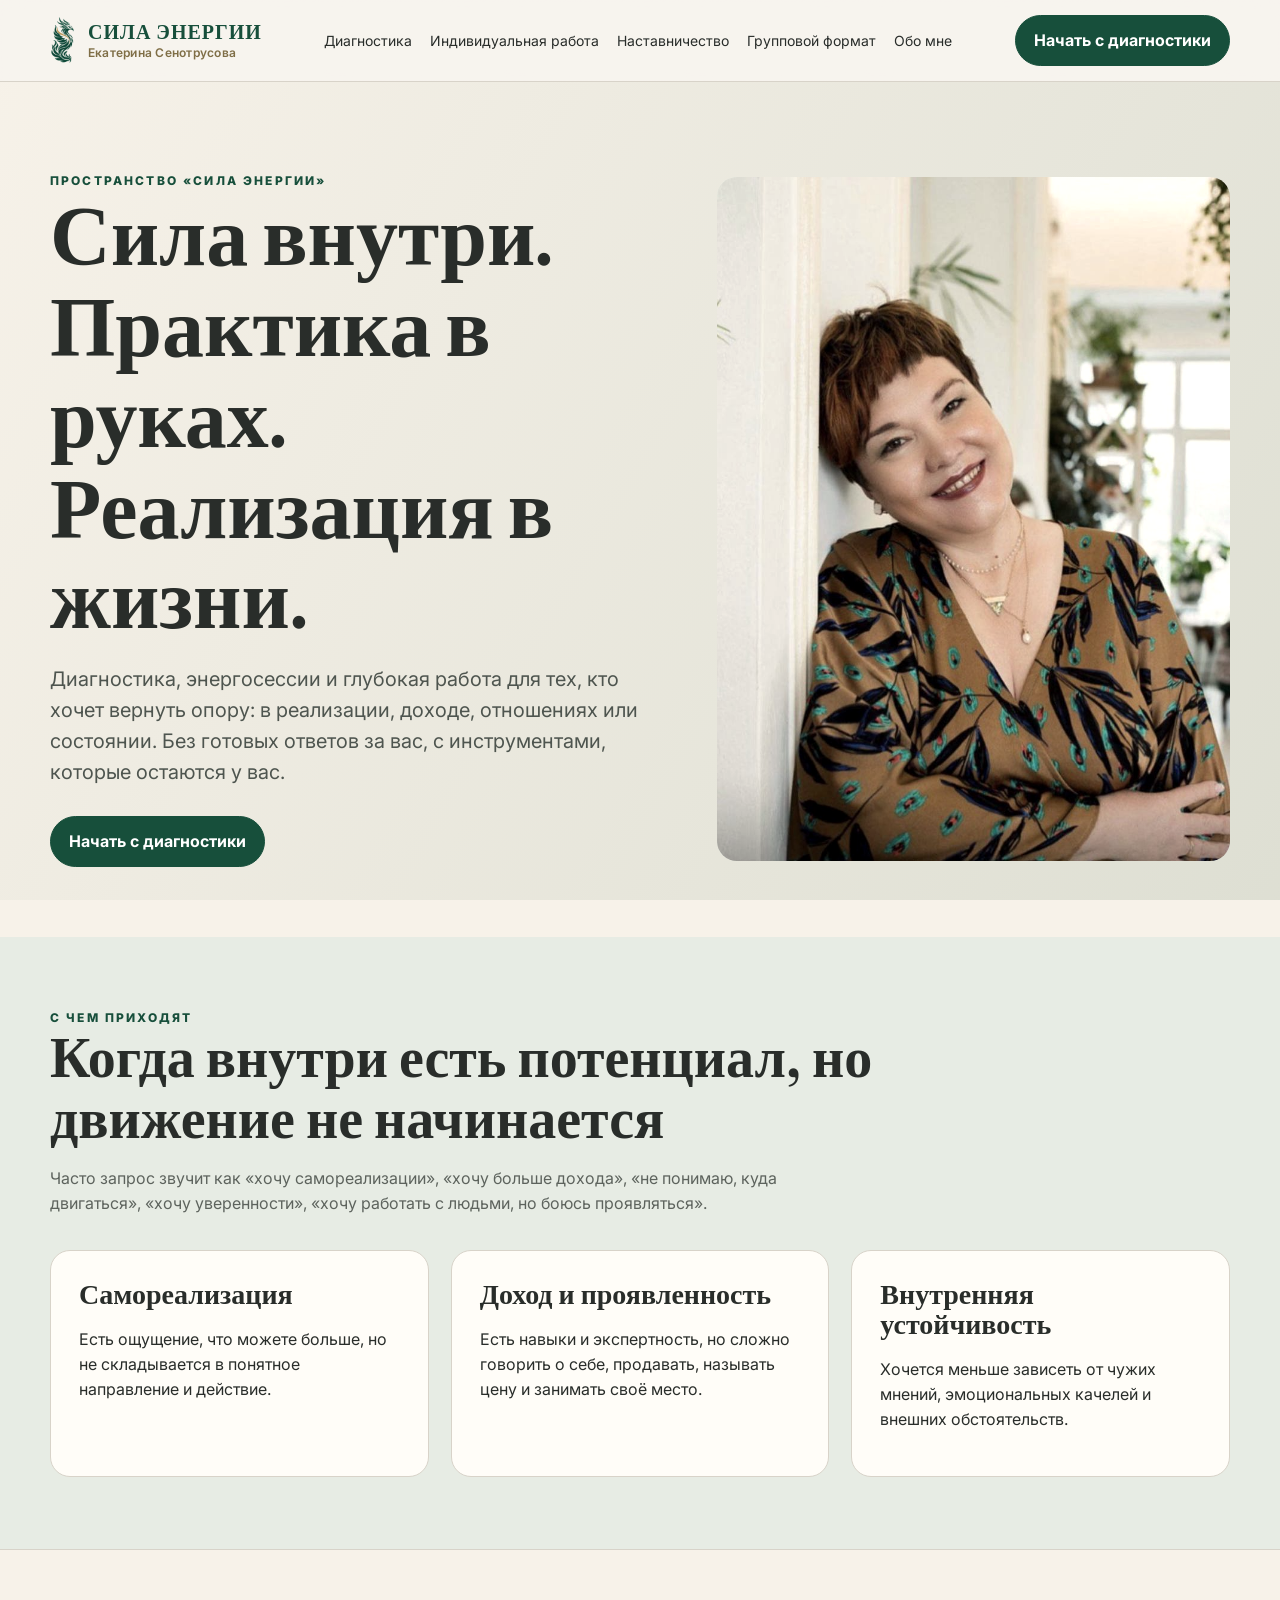
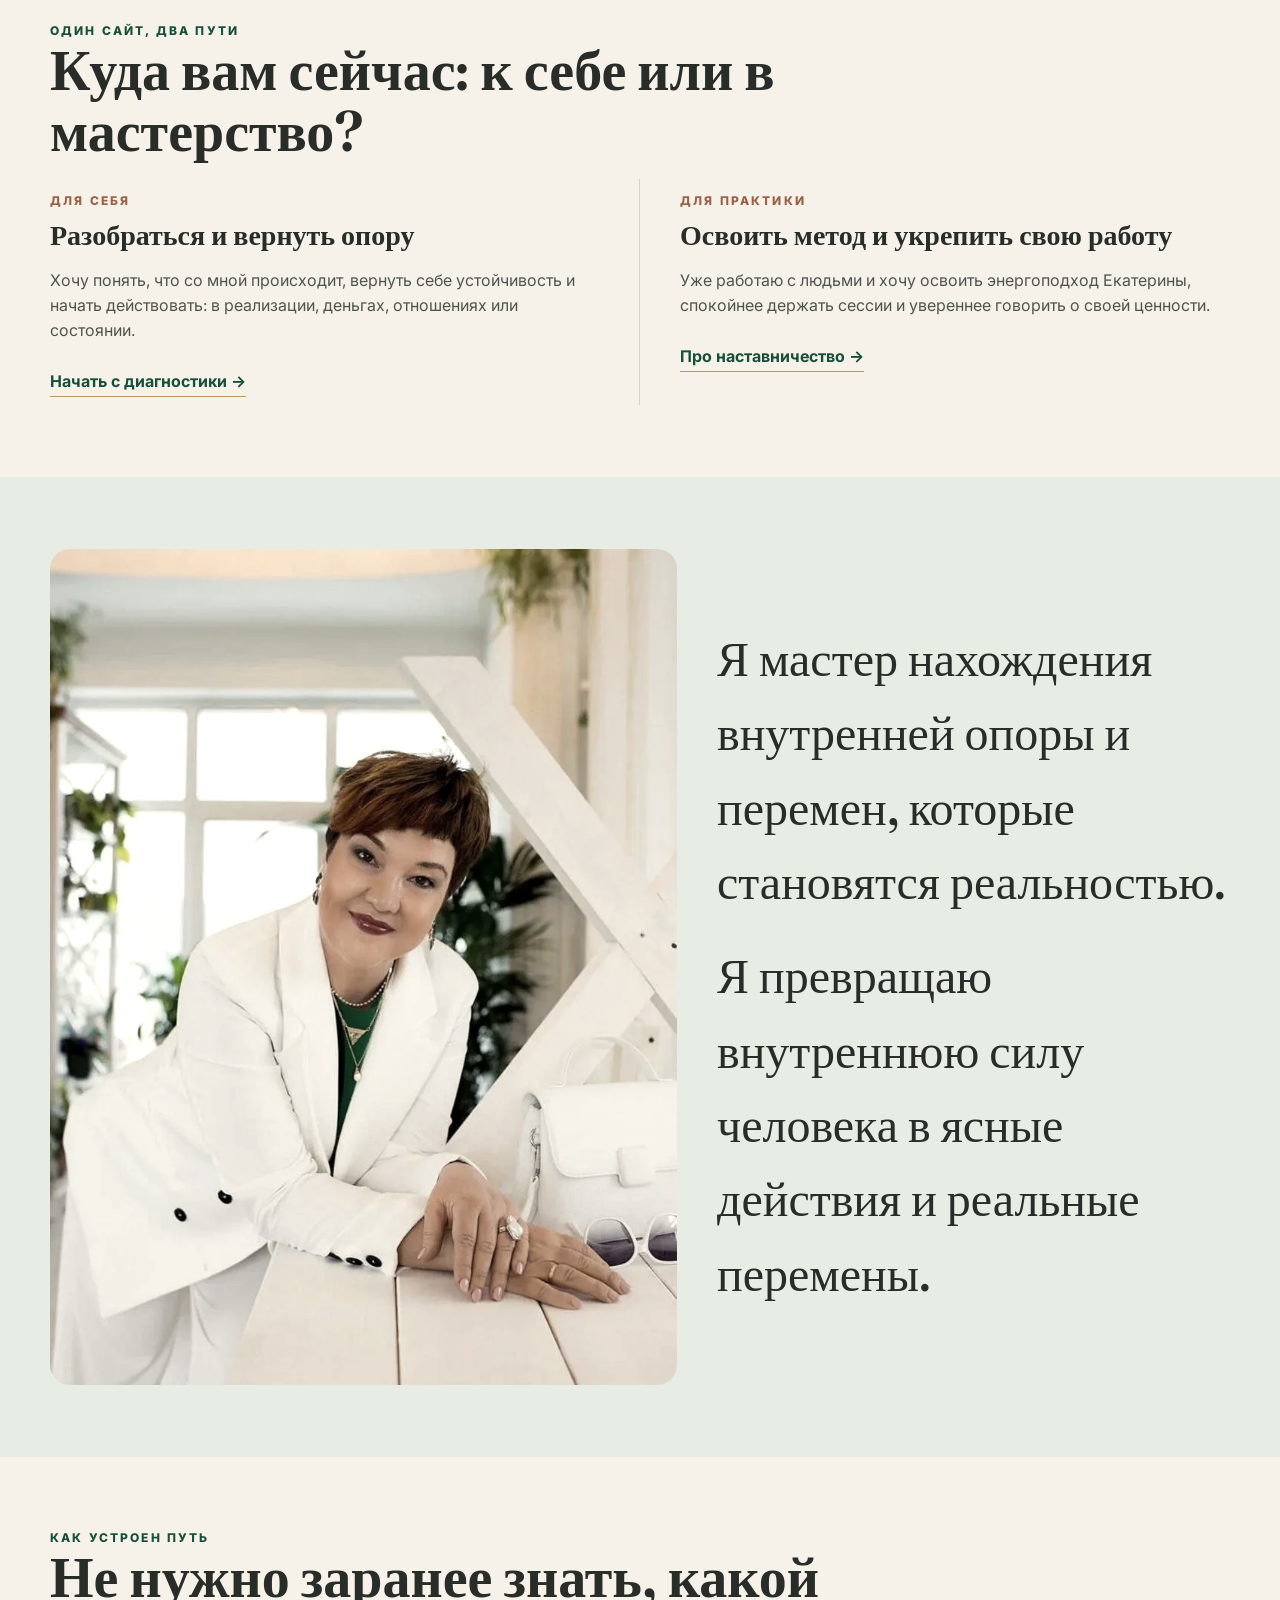
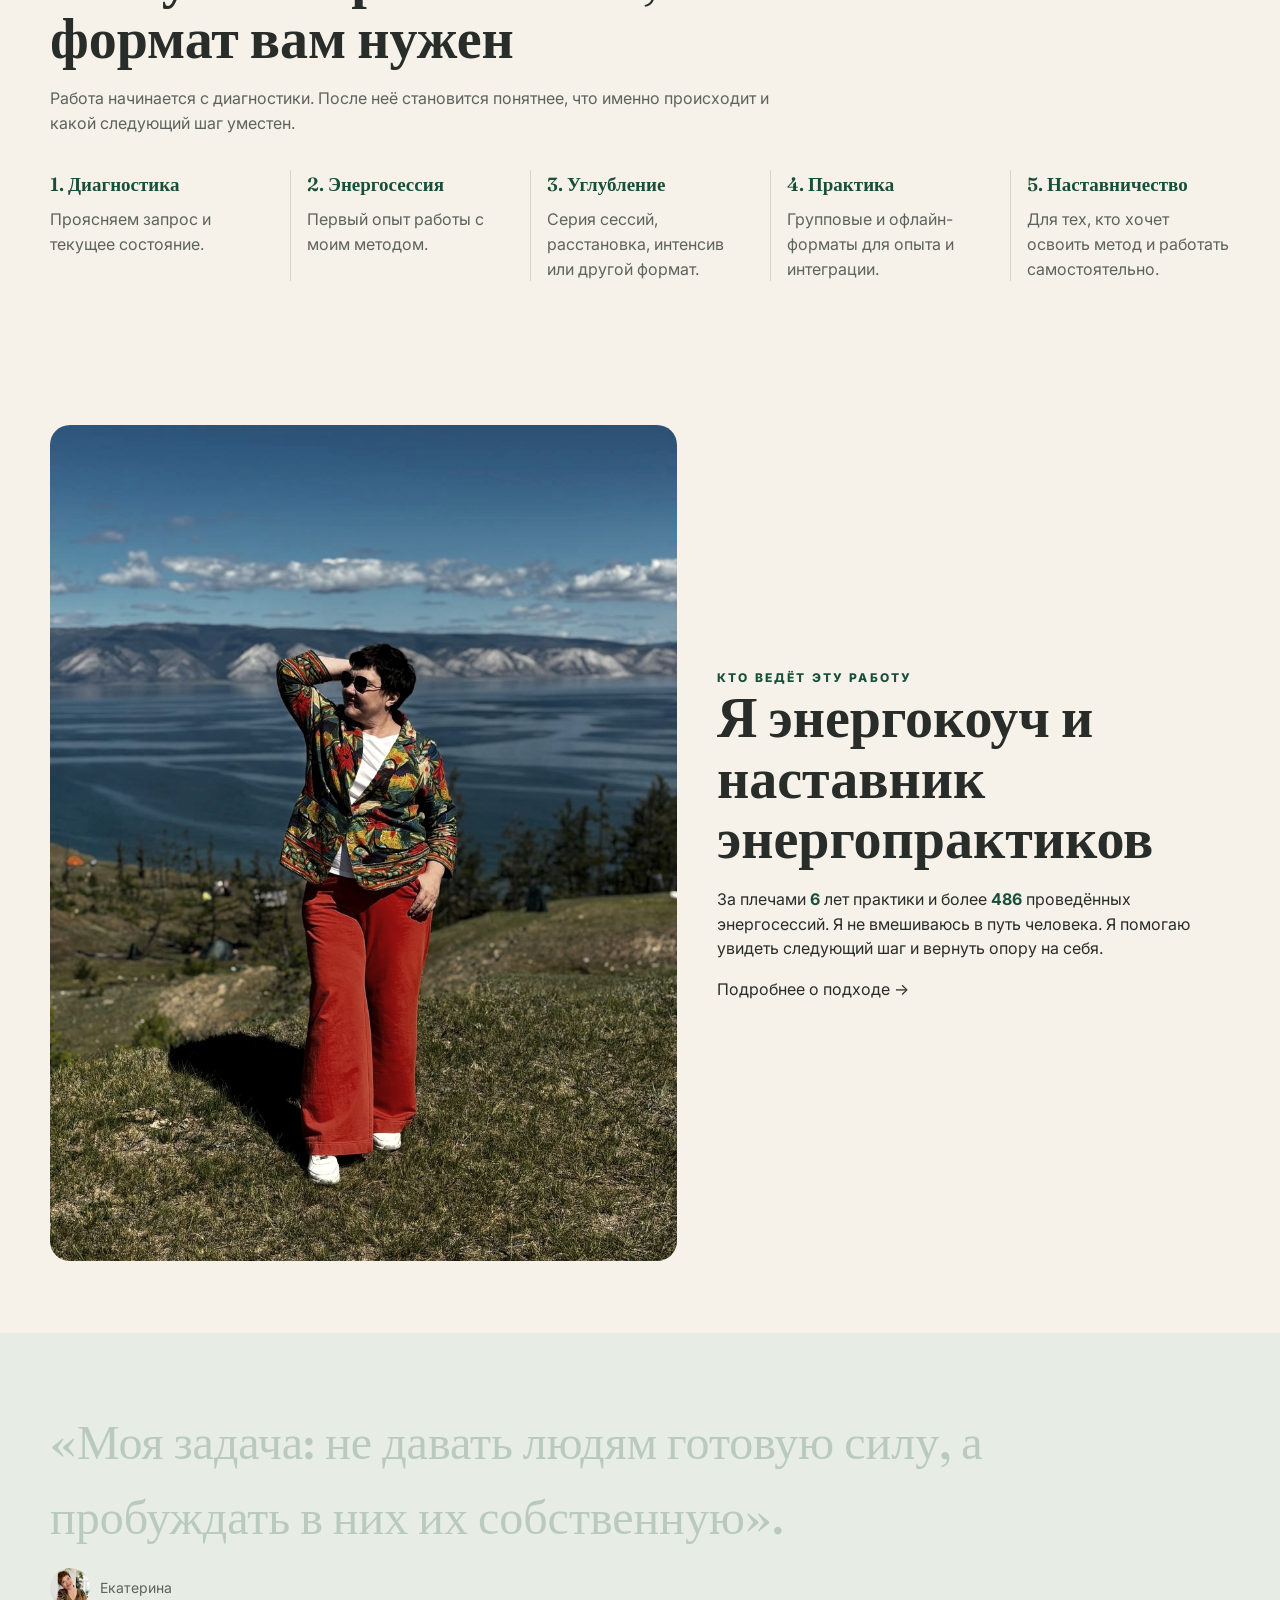
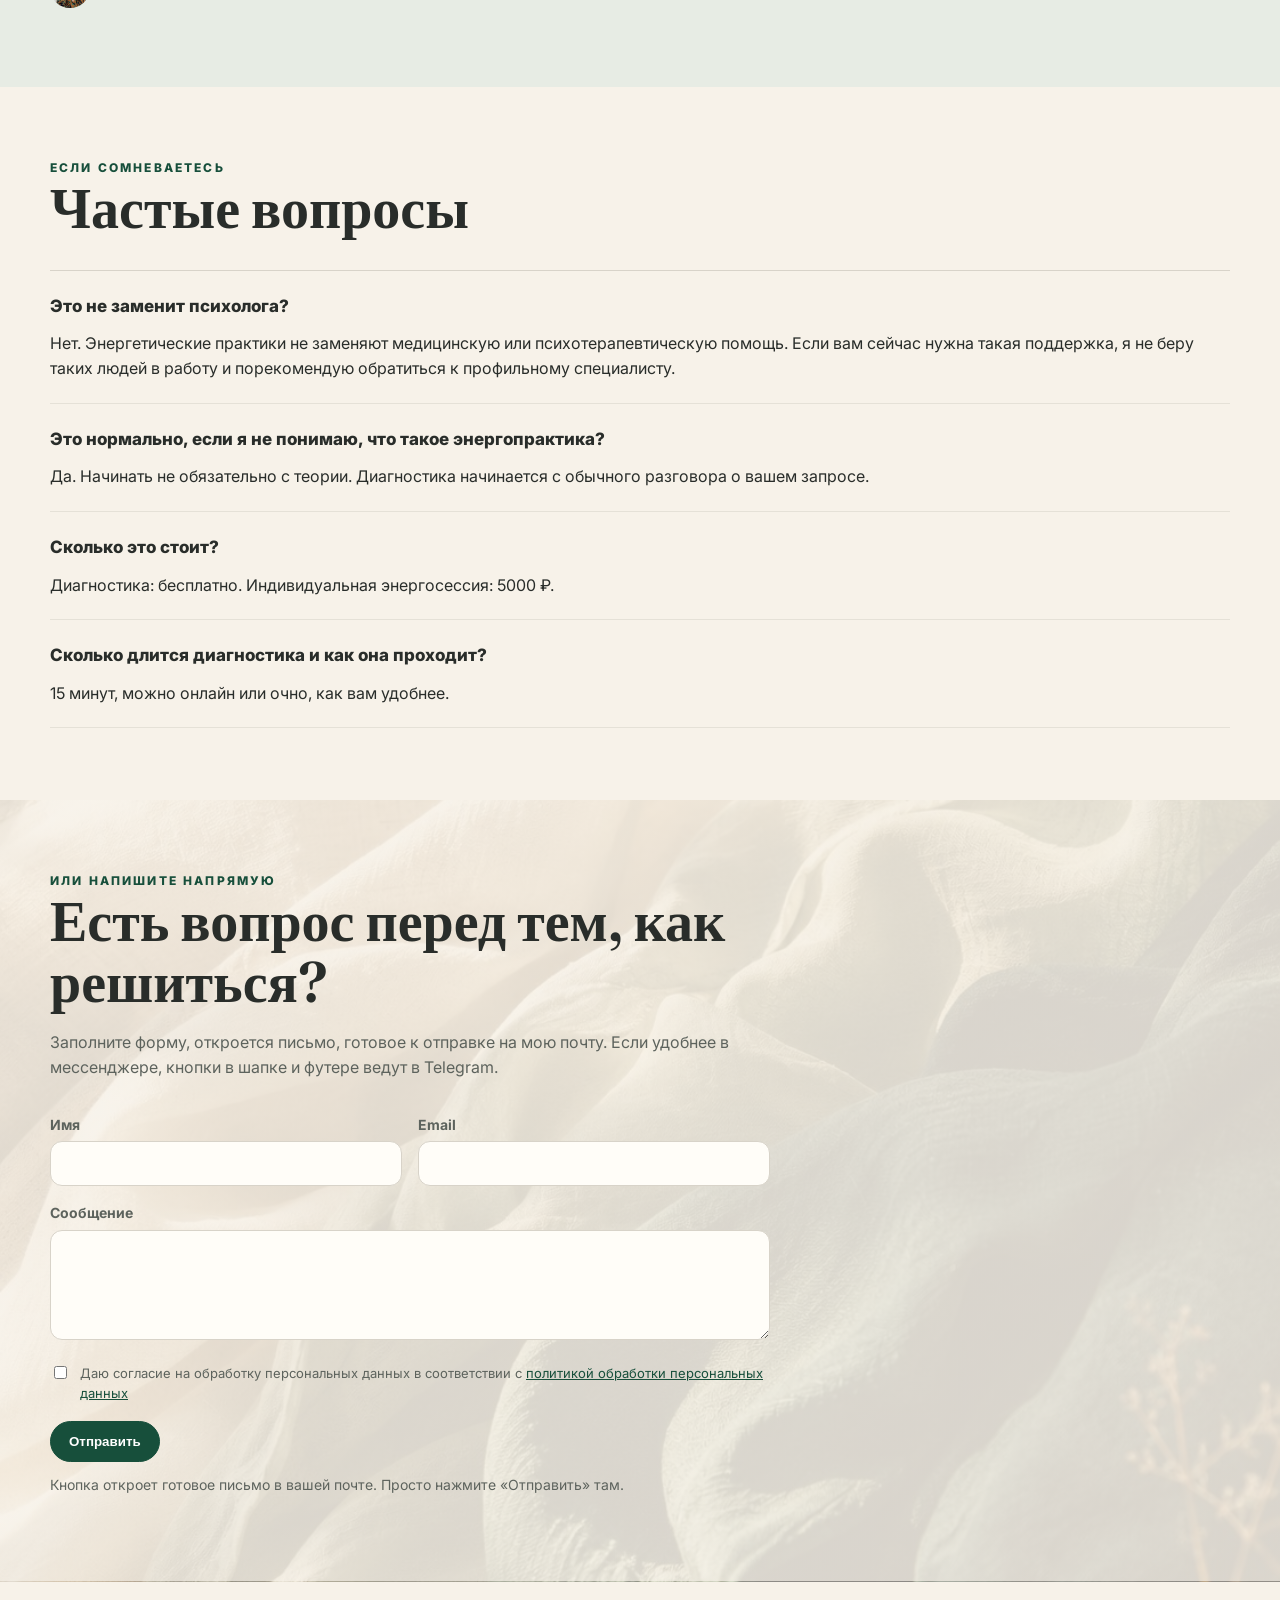
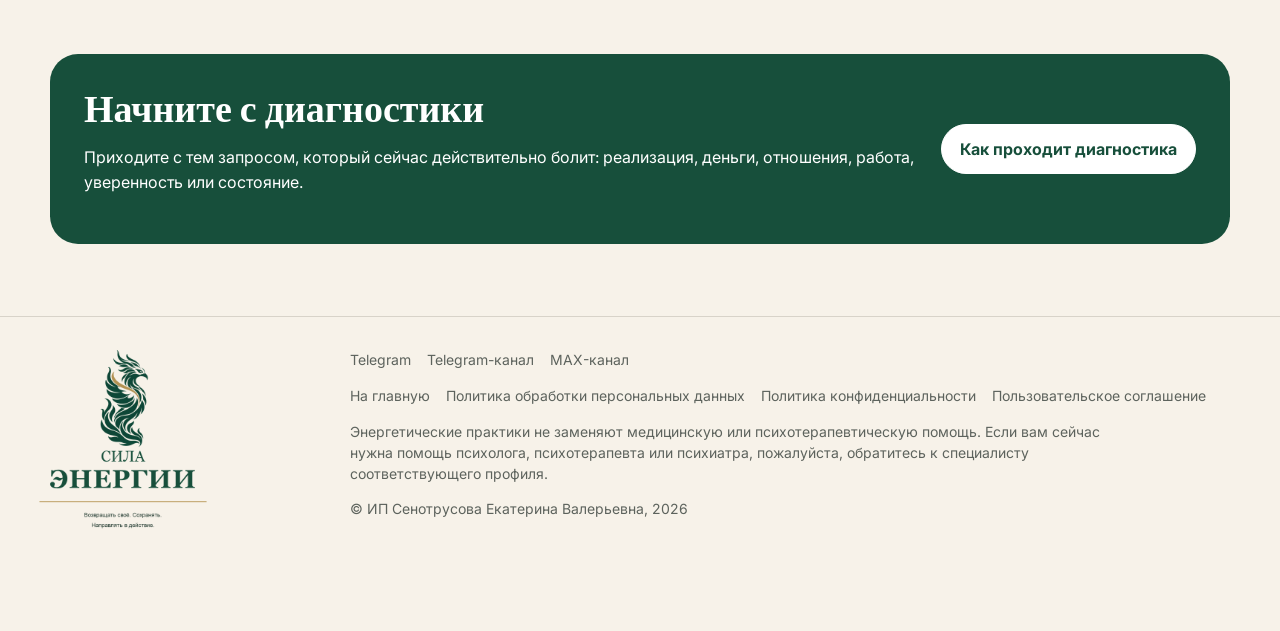
==== commit 6ea18eeb: "Update personal data policy and add separate confidentiality policy" ====
--- a/index.html
+++ b/index.html
@@ -233,7 +233,7 @@
       </div>
       <div class="field-consent">
         <input id="cf-consent" name="consent" type="checkbox" required>
-        <label for="cf-consent">Даю согласие на обработку персональных данных в соответствии с <a href="privacy-policy.html">политикой конфиденциальности</a></label>
+        <label for="cf-consent">Даю согласие на обработку персональных данных в соответствии с <a href="privacy-policy.html">политикой обработки персональных данных</a></label>
       </div>
       <button class="btn magnetic" type="submit">Отправить</button>
       <p class="form-note">Кнопка откроет готовое письмо в вашей почте. Просто нажмите «Отправить» там.</p>
@@ -268,7 +268,8 @@
     </div>
     <div class="foot-links">
       <a href="index.html">На главную</a>
-      <a href="privacy-policy.html">Политика конфиденциальности</a>
+      <a href="privacy-policy.html">Политика обработки персональных данных</a>
+      <a href="confidentiality-policy.html">Политика конфиденциальности</a>
       <a href="user-agreement.html">Пользовательское соглашение</a>
     </div>
     <p class="disclaimer">Энергетические практики не заменяют медицинскую или психотерапевтическую помощь. Если вам сейчас нужна помощь психолога, психотерапевта или психиатра, пожалуйста, обратитесь к специалисту соответствующего профиля.</p>
